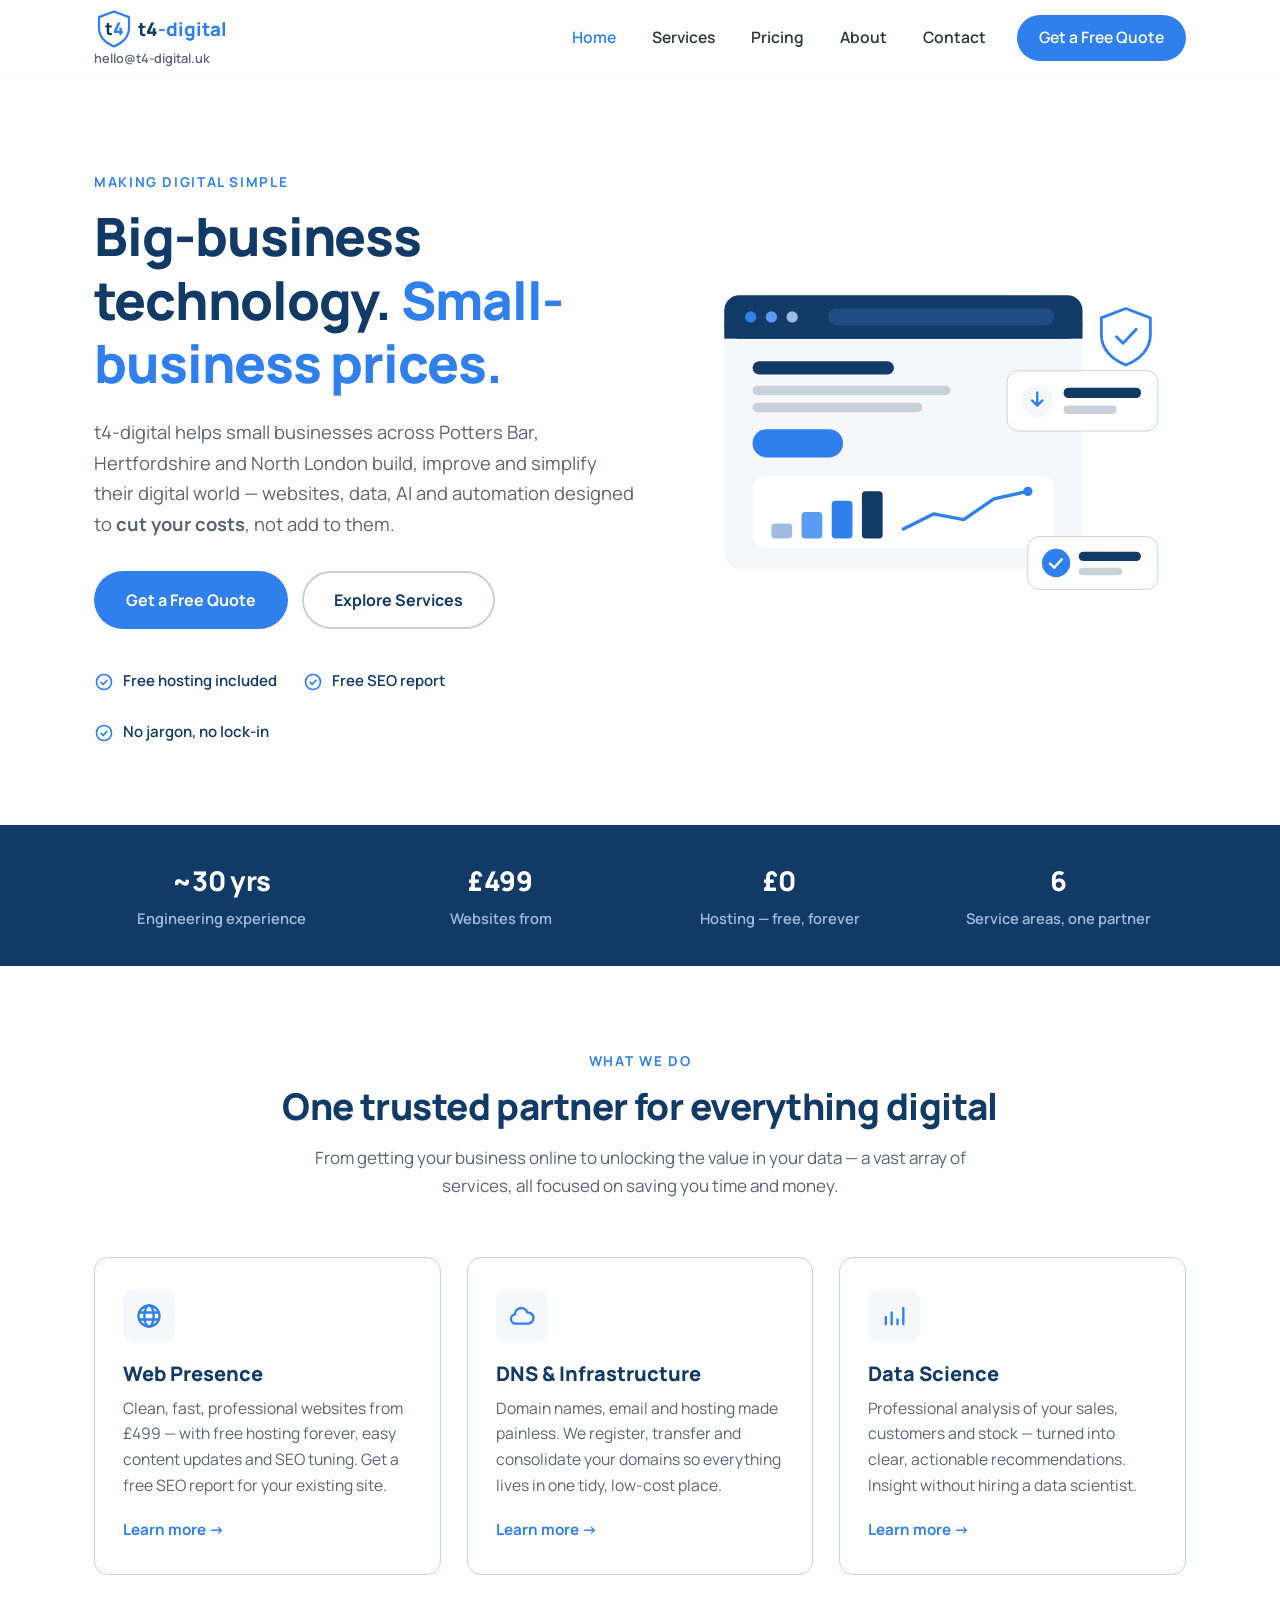
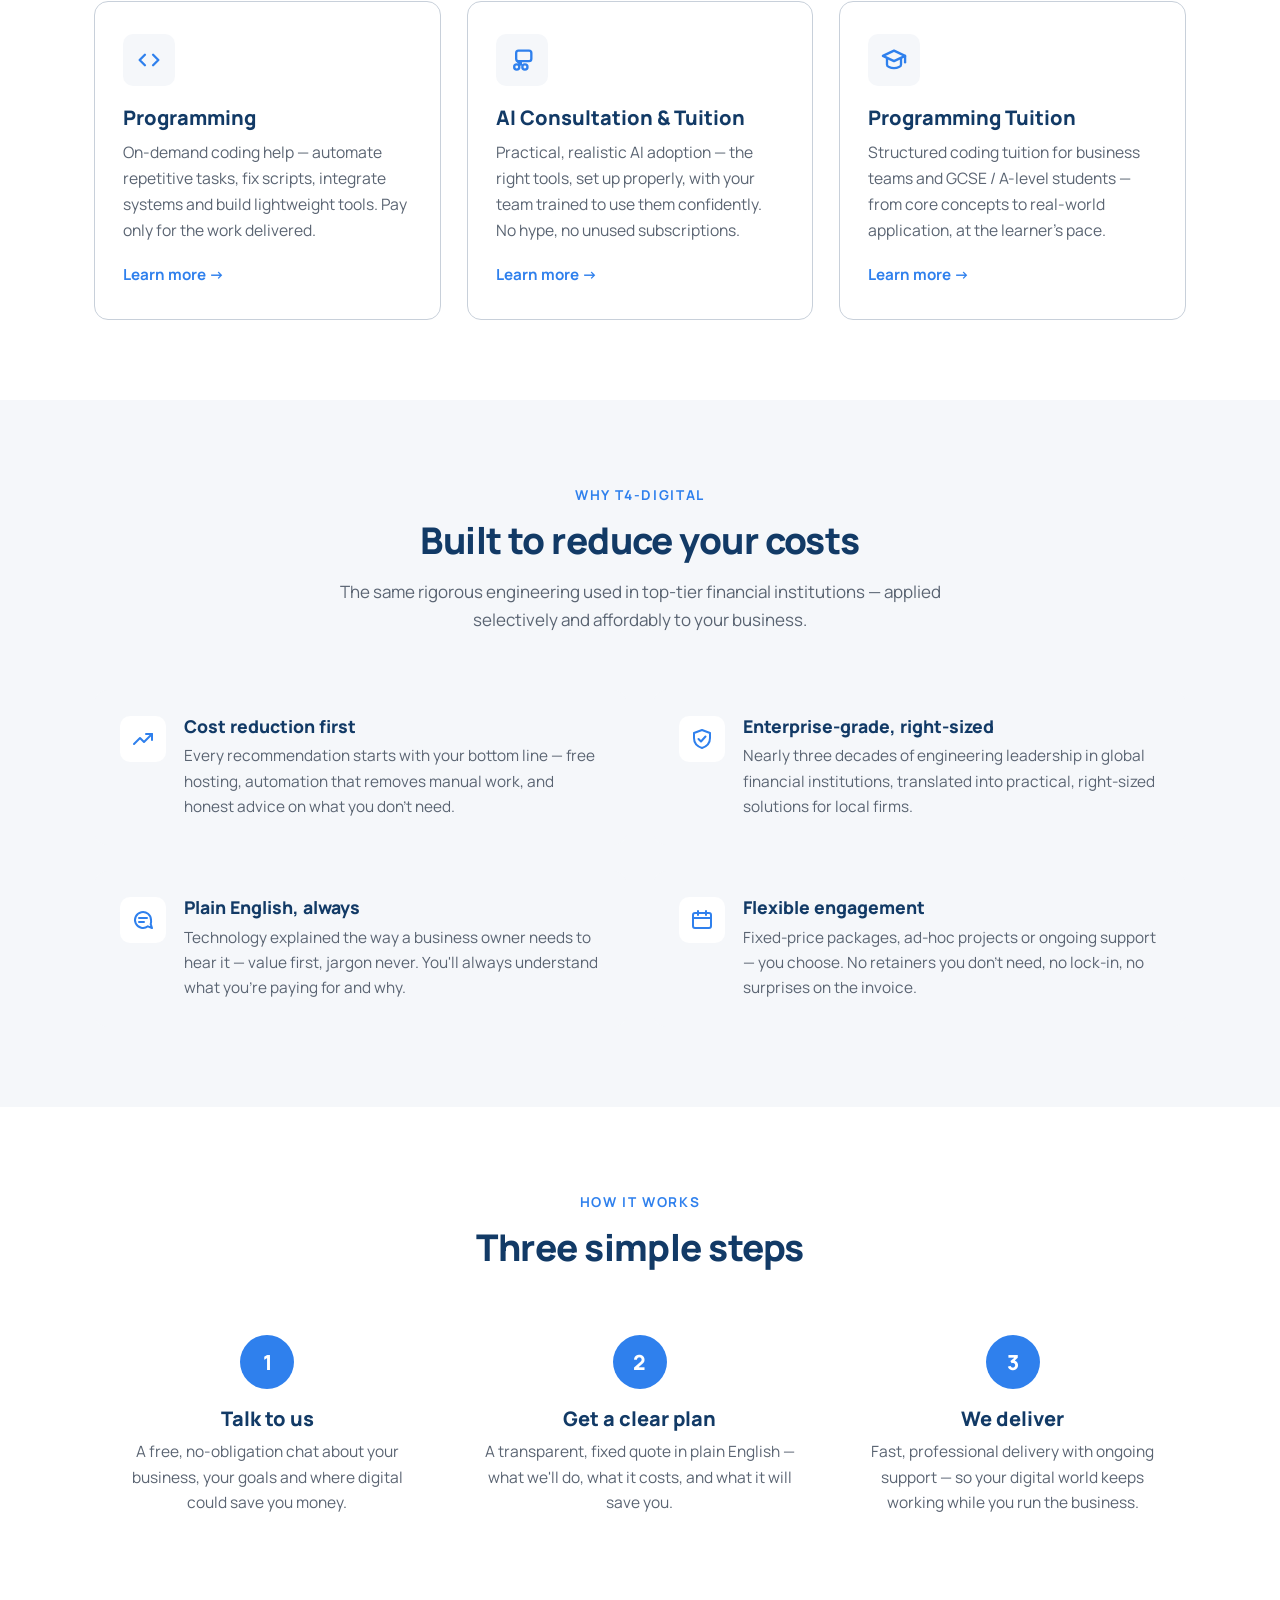
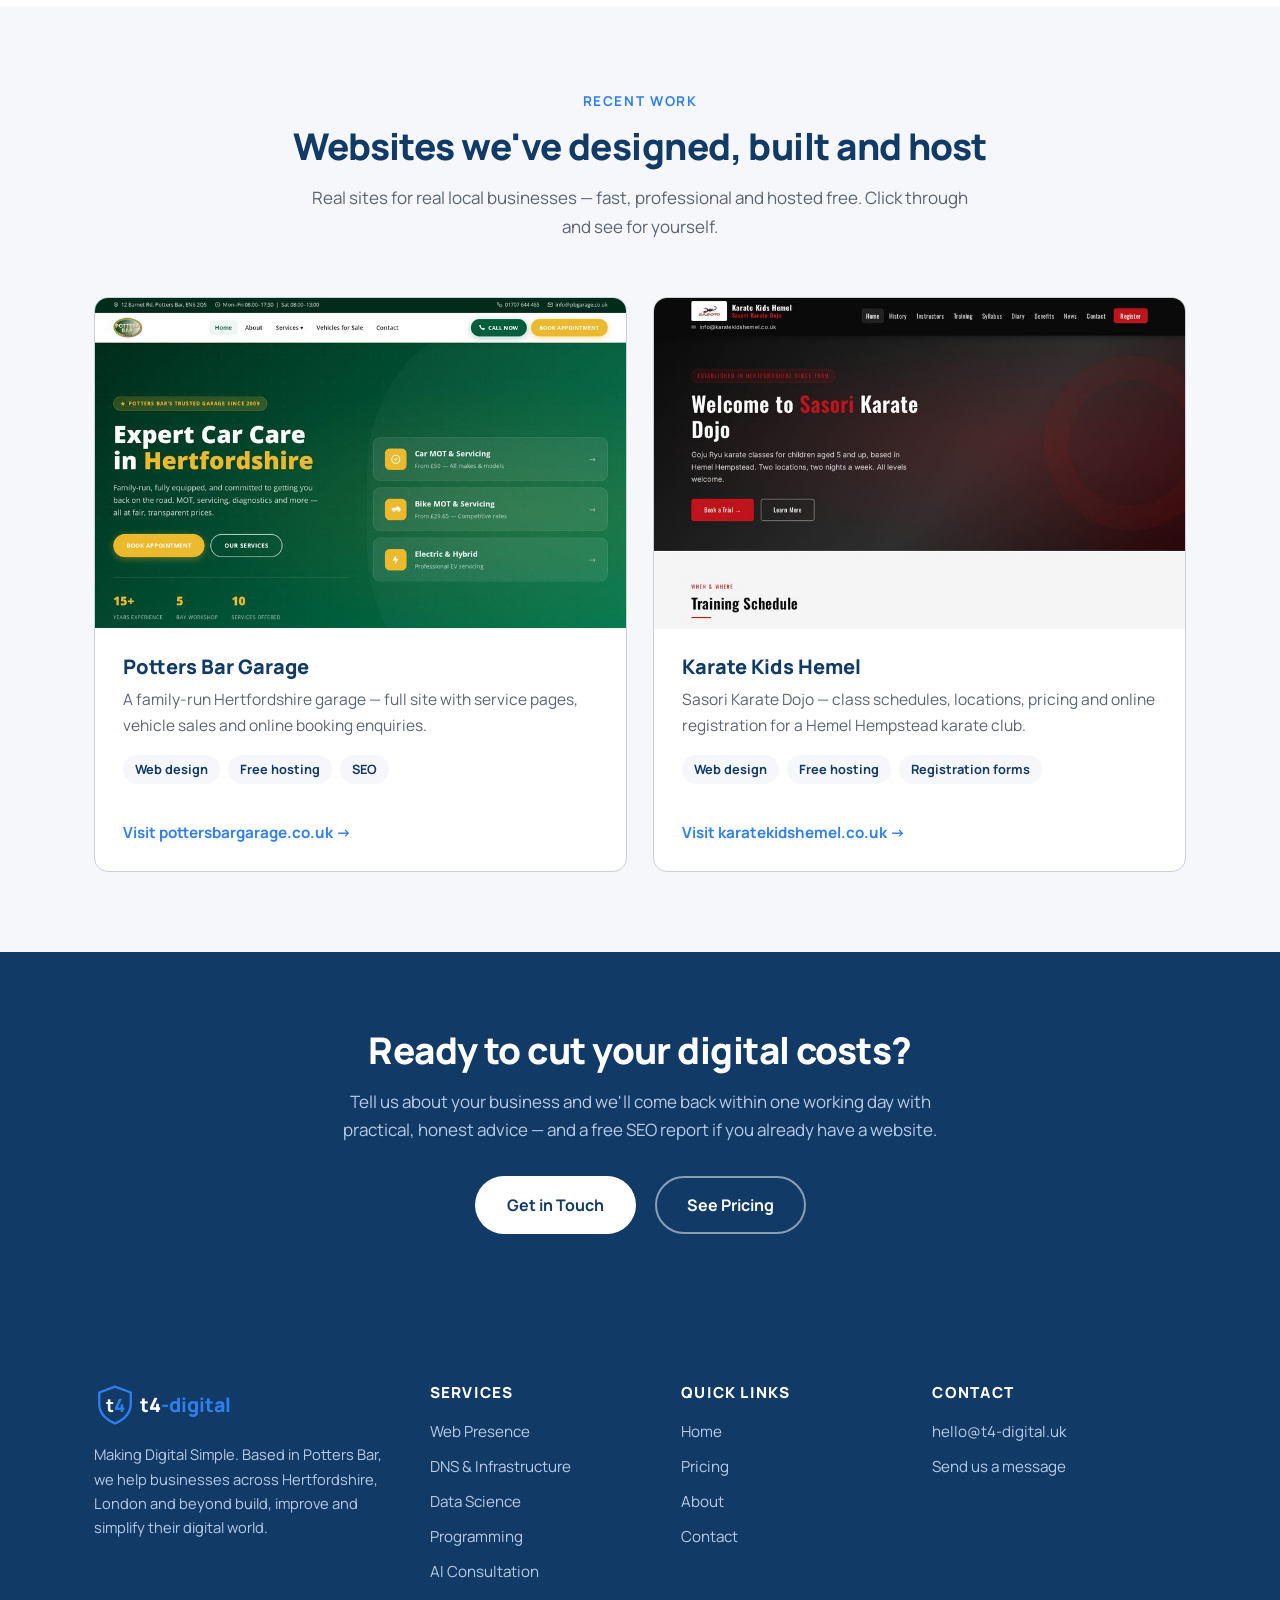
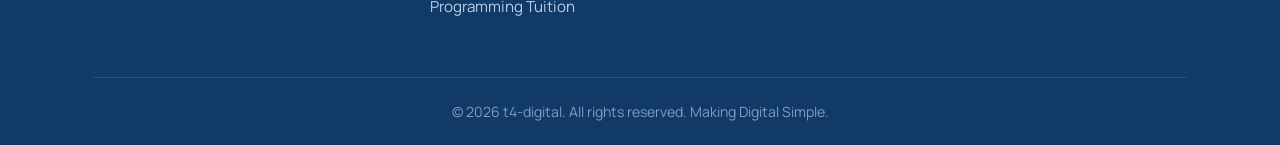
==== index.html @ bee8479a "initial" ====
<!DOCTYPE html>
<html lang="en-GB">
<head>
  <meta charset="UTF-8">
  <meta name="viewport" content="width=device-width, initial-scale=1.0">
  <title>t4-digital — Web Design &amp; Digital Services in Potters Bar, Hertfordshire &amp; London</title>
  <meta name="description" content="Web design, data science, AI consultation and programming for small businesses in Potters Bar, Hertfordshire and North London. Websites from £499 with free hosting. Making Digital Simple.">
  <link rel="canonical" href="https://t4-digital.uk/">
  <meta property="og:title" content="t4-digital — Web Design &amp; Digital Services, Potters Bar &amp; Hertfordshire">
  <meta property="og:description" content="Websites from £499 with free hosting, plus data science, AI and programming for small businesses across Hertfordshire and London.">
  <meta property="og:type" content="website">
  <meta property="og:url" content="https://t4-digital.uk/">
  <script type="application/ld+json">
  {
    "@context": "https://schema.org",
    "@type": "ProfessionalService",
    "name": "t4-digital",
    "slogan": "Making Digital Simple",
    "url": "https://t4-digital.uk/",
    "email": "hello@t4-digital.uk",
    "description": "Web design, DNS and infrastructure, data science, freelance programming, AI consultation and programming tuition for small and local businesses.",
    "address": { "@type": "PostalAddress", "addressLocality": "Potters Bar", "addressRegion": "Hertfordshire", "addressCountry": "GB" },
    "areaServed": ["Potters Bar", "Hertfordshire", "London", "North London", "Barnet", "Enfield", "St Albans", "Hemel Hempstead", "Watford"],
    "priceRange": "££",
    "knowsAbout": ["Web design", "Web hosting", "SEO", "DNS and domain management", "Data science", "Python programming", "AI consultancy", "Programming tuition"]
  }
  </script>
  <link rel="icon" href="assets/favicon.ico" sizes="48x48">
  <link rel="icon" href="assets/favicon.svg" type="image/svg+xml">
  <link rel="apple-touch-icon" href="assets/apple-touch-icon.png">
  <link rel="manifest" href="assets/site.webmanifest">
  <meta name="theme-color" content="#123A66">
  <link rel="preconnect" href="https://fonts.googleapis.com">
  <link rel="preconnect" href="https://fonts.gstatic.com" crossorigin>
  <link href="https://fonts.googleapis.com/css2?family=Manrope:wght@400;600;700;800&display=swap" rel="stylesheet">
  <link rel="stylesheet" href="css/style.css">
</head>
<body>

<header class="site-header">
  <div class="container header-inner">
    <div class="brand">
      <a href="index.html" class="logo" aria-label="t4-digital home">
        <svg viewBox="0 0 330 64" xmlns="http://www.w3.org/2000/svg" role="img" aria-label="t4-digital logo">
          <path d="M32 4 L56 13 V30 C56 44 46 54 32 60 C18 54 8 44 8 30 V13 Z" fill="none" stroke="#2F80ED" stroke-width="3.5" stroke-linejoin="round"/>
          <text x="32" y="42" text-anchor="middle" font-family="Manrope, sans-serif" font-size="28" font-weight="800"><tspan fill="#123A66">t</tspan><tspan fill="#2F80ED">4</tspan></text>
          <text x="70" y="43" font-family="Manrope, sans-serif" font-size="30" font-weight="800"><tspan fill="#123A66">t4</tspan><tspan fill="#2F80ED">-digital</tspan></text>
        </svg>
      </a>
      <a class="header-email" href="mailto:hello@t4-digital.uk">hello@t4-digital.uk</a>
    </div>
    <button class="nav-toggle" aria-label="Toggle navigation" aria-expanded="false">
      <svg viewBox="0 0 24 24" fill="none" stroke-width="2" stroke-linecap="round"><path d="M4 7h16M4 12h16M4 17h16"/></svg>
    </button>
    <nav class="main-nav" aria-label="Main navigation">
      <a href="index.html" class="active">Home</a>
      <a href="services.html">Services</a>
      <a href="pricing.html">Pricing</a>
      <a href="about.html">About</a>
      <a href="contact.html">Contact</a>
      <a href="contact.html" class="nav-cta">Get a Free Quote</a>
    </nav>
  </div>
</header>

<main>

  <!-- Hero -->
  <section class="hero">
    <div class="container hero-grid">
      <div>
        <span class="kicker">Making Digital Simple</span>
        <h1>Big-business technology. <span>Small-business prices.</span></h1>
        <p class="hero-sub">t4-digital helps small businesses across Potters Bar, Hertfordshire and North London build, improve and simplify their digital world — websites, data, AI and automation designed to <strong>cut your costs</strong>, not add to them.</p>
        <div class="hero-ctas">
          <a href="contact.html" class="btn btn-primary">Get a Free Quote</a>
          <a href="services.html" class="btn btn-secondary">Explore Services</a>
        </div>
        <div class="hero-points">
          <span class="hero-point"><svg viewBox="0 0 24 24" fill="none" stroke-width="2" stroke-linecap="round" stroke-linejoin="round"><circle cx="12" cy="12" r="9"/><path d="M8.5 12.5l2.5 2.5 4.5-5"/></svg>Free hosting included</span>
          <span class="hero-point"><svg viewBox="0 0 24 24" fill="none" stroke-width="2" stroke-linecap="round" stroke-linejoin="round"><circle cx="12" cy="12" r="9"/><path d="M8.5 12.5l2.5 2.5 4.5-5"/></svg>Free SEO report</span>
          <span class="hero-point"><svg viewBox="0 0 24 24" fill="none" stroke-width="2" stroke-linecap="round" stroke-linejoin="round"><circle cx="12" cy="12" r="9"/><path d="M8.5 12.5l2.5 2.5 4.5-5"/></svg>No jargon, no lock-in</span>
        </div>
      </div>
      <div class="hero-art">
        <svg viewBox="0 0 520 400" xmlns="http://www.w3.org/2000/svg" role="img" aria-label="Illustration of a modern website dashboard with falling costs">
          <!-- browser window -->
          <rect x="30" y="30" width="380" height="290" rx="16" fill="#F5F7FA"/>
          <rect x="30" y="30" width="380" height="46" rx="16" fill="#123A66"/>
          <rect x="30" y="60" width="380" height="16" fill="#123A66"/>
          <circle cx="58" cy="53" r="6" fill="#2F80ED"/>
          <circle cx="80" cy="53" r="6" fill="#5B9BF1"/>
          <circle cx="102" cy="53" r="6" fill="#9FBBDF"/>
          <rect x="140" y="44" width="240" height="18" rx="9" fill="#1E4C82"/>
          <!-- content blocks -->
          <rect x="60" y="100" width="150" height="14" rx="7" fill="#123A66"/>
          <rect x="60" y="126" width="210" height="10" rx="5" fill="#C8D0DA"/>
          <rect x="60" y="144" width="180" height="10" rx="5" fill="#C8D0DA"/>
          <rect x="60" y="172" width="96" height="30" rx="15" fill="#2F80ED"/>
          <!-- chart panel -->
          <rect x="60" y="222" width="320" height="76" rx="12" fill="#FFFFFF"/>
          <rect x="80" y="272" width="22" height="16" rx="4" fill="#9FBBDF"/>
          <rect x="112" y="260" width="22" height="28" rx="4" fill="#5B9BF1"/>
          <rect x="144" y="248" width="22" height="40" rx="4" fill="#2F80ED"/>
          <rect x="176" y="238" width="22" height="50" rx="4" fill="#123A66"/>
          <polyline points="220,278 252,262 284,268 316,246 352,238" fill="none" stroke="#2F80ED" stroke-width="3.5" stroke-linecap="round" stroke-linejoin="round"/>
          <circle cx="352" cy="238" r="5" fill="#2F80ED"/>
          <!-- floating card: costs down -->
          <g>
            <rect x="330" y="110" width="160" height="64" rx="12" fill="#FFFFFF" stroke="#C8D0DA"/>
            <circle cx="362" cy="142" r="17" fill="#F5F7FA"/>
            <path d="M362 133 v14 m0 0 l-5.5-5.5 m5.5 5.5 l5.5-5.5" stroke="#2F80ED" stroke-width="2.5" fill="none" stroke-linecap="round" stroke-linejoin="round"/>
            <rect x="390" y="128" width="82" height="11" rx="5" fill="#123A66"/>
            <rect x="390" y="147" width="56" height="9" rx="4" fill="#C8D0DA"/>
          </g>
          <!-- floating card: check -->
          <g>
            <rect x="352" y="286" width="138" height="56" rx="12" fill="#FFFFFF" stroke="#C8D0DA"/>
            <circle cx="382" cy="314" r="15" fill="#2F80ED"/>
            <path d="M375.5 314.5l4.5 4.5 8-9" stroke="#FFFFFF" stroke-width="2.5" fill="none" stroke-linecap="round" stroke-linejoin="round"/>
            <rect x="406" y="302" width="66" height="10" rx="5" fill="#123A66"/>
            <rect x="406" y="319" width="46" height="8" rx="4" fill="#C8D0DA"/>
          </g>
          <!-- shield accent -->
          <path d="M456 44 l26 10 v18 c0 15 -11 26 -26 32 c-15 -6 -26 -17 -26 -32 v-18 z" fill="none" stroke="#2F80ED" stroke-width="3" stroke-linejoin="round"/>
          <path d="M446 74 l7 7 14 -15" fill="none" stroke="#2F80ED" stroke-width="3" stroke-linecap="round" stroke-linejoin="round"/>
        </svg>
      </div>
    </div>
  </section>

  <!-- Stats -->
  <section class="stat-strip">
    <div class="container stat-grid">
      <div><strong>~30 yrs</strong><span>Engineering experience</span></div>
      <div><strong>£499</strong><span>Websites from</span></div>
      <div><strong>£0</strong><span>Hosting — free, forever</span></div>
      <div><strong>6</strong><span>Service areas, one partner</span></div>
    </div>
  </section>

  <!-- Services -->
  <section>
    <div class="container">
      <div class="section-head">
        <span class="kicker">What we do</span>
        <h2>One trusted partner for everything digital</h2>
        <p>From getting your business online to unlocking the value in your data — a vast array of services, all focused on saving you time and money.</p>
      </div>
      <div class="card-grid">
        <div class="card reveal">
          <div class="card-icon"><svg viewBox="0 0 24 24" fill="none" stroke-width="2" stroke-linecap="round" stroke-linejoin="round"><circle cx="12" cy="12" r="9"/><ellipse cx="12" cy="12" rx="4" ry="9"/><path d="M3.5 9h17M3.5 15h17"/></svg></div>
          <h3>Web Presence</h3>
          <p>Clean, fast, professional websites from £499 — with free hosting forever, easy content updates and SEO tuning. Get a free SEO report for your existing site.</p>
          <a class="card-link" href="services.html#web-presence">Learn more →</a>
        </div>
        <div class="card reveal">
          <div class="card-icon"><svg viewBox="0 0 24 24" fill="none" stroke-width="2" stroke-linecap="round" stroke-linejoin="round"><path d="M17.5 18.5h-11a4 4 0 0 1-.6-7.95A5.5 5.5 0 0 1 16.6 9a4.75 4.75 0 0 1 .9 9.5z"/></svg></div>
          <h3>DNS &amp; Infrastructure</h3>
          <p>Domain names, email and hosting made painless. We register, transfer and consolidate your domains so everything lives in one tidy, low-cost place.</p>
          <a class="card-link" href="services.html#dns-infrastructure">Learn more →</a>
        </div>
        <div class="card reveal">
          <div class="card-icon"><svg viewBox="0 0 24 24" fill="none" stroke-width="2" stroke-linecap="round" stroke-linejoin="round"><path d="M5 19V13M10 19V9M15 19v-4M20 19V5"/><path d="M3 21h18" opacity="0"/></svg></div>
          <h3>Data Science</h3>
          <p>Professional analysis of your sales, customers and stock — turned into clear, actionable recommendations. Insight without hiring a data scientist.</p>
          <a class="card-link" href="services.html#data-science">Learn more →</a>
        </div>
        <div class="card reveal">
          <div class="card-icon"><svg viewBox="0 0 24 24" fill="none" stroke-width="2" stroke-linecap="round" stroke-linejoin="round"><path d="M8.5 7.5 4 12l4.5 4.5M15.5 7.5 20 12l-4.5 4.5"/></svg></div>
          <h3>Programming</h3>
          <p>On-demand coding help — automate repetitive tasks, fix scripts, integrate systems and build lightweight tools. Pay only for the work delivered.</p>
          <a class="card-link" href="services.html#programming">Learn more →</a>
        </div>
        <div class="card reveal">
          <div class="card-icon"><svg viewBox="0 0 24 24" fill="none" stroke-width="2" stroke-linecap="round" stroke-linejoin="round"><rect x="7" y="4" width="13" height="9" rx="2"/><path d="M11 13v3l-3-3"/><circle cx="7.5" cy="18" r="2.2"/><path d="M3.5 22.5c.6-1.8 2.2-2.8 4-2.8s3.4 1 4 2.8" opacity="0"/><circle cx="14.5" cy="18" r="2.2"/></svg></div>
          <h3>AI Consultation &amp; Tuition</h3>
          <p>Practical, realistic AI adoption — the right tools, set up properly, with your team trained to use them confidently. No hype, no unused subscriptions.</p>
          <a class="card-link" href="services.html#ai-consultation">Learn more →</a>
        </div>
        <div class="card reveal">
          <div class="card-icon"><svg viewBox="0 0 24 24" fill="none" stroke-width="2" stroke-linecap="round" stroke-linejoin="round"><path d="M12 4 2.5 8.5 12 13l9.5-4.5Z"/><path d="M6 10.7V16c0 1.5 2.7 3 6 3s6-1.5 6-3v-5.3"/><path d="M21.5 8.5V14"/></svg></div>
          <h3>Programming Tuition</h3>
          <p>Structured coding tuition for business teams and GCSE / A-level students — from core concepts to real-world application, at the learner's pace.</p>
          <a class="card-link" href="services.html#tuition">Learn more →</a>
        </div>
      </div>
    </div>
  </section>

  <!-- Why us -->
  <section class="section-alt">
    <div class="container">
      <div class="section-head">
        <span class="kicker">Why t4-digital</span>
        <h2>Built to reduce your costs</h2>
        <p>The same rigorous engineering used in top-tier financial institutions — applied selectively and affordably to your business.</p>
      </div>
      <div class="feature-grid">
        <div class="feature reveal">
          <div class="feature-icon"><svg viewBox="0 0 24 24" fill="none" stroke-width="2" stroke-linecap="round" stroke-linejoin="round"><path d="M21 7 13 15l-4-4-6 6"/><path d="M21 13V7h-6"/></svg></div>
          <div>
            <h3>Cost reduction first</h3>
            <p>Every recommendation starts with your bottom line — free hosting, automation that removes manual work, and honest advice on what you don't need.</p>
          </div>
        </div>
        <div class="feature reveal">
          <div class="feature-icon"><svg viewBox="0 0 24 24" fill="none" stroke-width="2" stroke-linecap="round" stroke-linejoin="round"><path d="M12 3 20 6v5c0 5-3.5 8.5-8 10-4.5-1.5-8-5-8-10V6Z"/><path d="M8.5 12l2.5 2.5 4.5-5"/></svg></div>
          <div>
            <h3>Enterprise-grade, right-sized</h3>
            <p>Nearly three decades of engineering leadership in global financial institutions, translated into practical, right-sized solutions for local firms.</p>
          </div>
        </div>
        <div class="feature reveal">
          <div class="feature-icon"><svg viewBox="0 0 24 24" fill="none" stroke-width="2" stroke-linecap="round" stroke-linejoin="round"><path d="M20 12a8 8 0 1 0-3.1 6.3L21 20l-1.3-3.9A8 8 0 0 0 20 12Z"/><path d="M8 10h8M8 14h5"/></svg></div>
          <div>
            <h3>Plain English, always</h3>
            <p>Technology explained the way a business owner needs to hear it — value first, jargon never. You'll always understand what you're paying for and why.</p>
          </div>
        </div>
        <div class="feature reveal">
          <div class="feature-icon"><svg viewBox="0 0 24 24" fill="none" stroke-width="2" stroke-linecap="round" stroke-linejoin="round"><rect x="3" y="5" width="18" height="15" rx="2"/><path d="M8 3v4M16 3v4M3 10h18"/></svg></div>
          <div>
            <h3>Flexible engagement</h3>
            <p>Fixed-price packages, ad-hoc projects or ongoing support — you choose. No retainers you don't need, no lock-in, no surprises on the invoice.</p>
          </div>
        </div>
      </div>
    </div>
  </section>

  <!-- How it works -->
  <section>
    <div class="container">
      <div class="section-head">
        <span class="kicker">How it works</span>
        <h2>Three simple steps</h2>
      </div>
      <div class="steps-grid">
        <div class="step reveal">
          <div class="step-num">1</div>
          <h3>Talk to us</h3>
          <p>A free, no-obligation chat about your business, your goals and where digital could save you money.</p>
        </div>
        <div class="step reveal">
          <div class="step-num">2</div>
          <h3>Get a clear plan</h3>
          <p>A transparent, fixed quote in plain English — what we'll do, what it costs, and what it will save you.</p>
        </div>
        <div class="step reveal">
          <div class="step-num">3</div>
          <h3>We deliver</h3>
          <p>Fast, professional delivery with ongoing support — so your digital world keeps working while you run the business.</p>
        </div>
      </div>
    </div>
  </section>

  <!-- Recent work -->
  <section class="section-alt" id="recent-work">
    <div class="container">
      <div class="section-head">
        <span class="kicker">Recent work</span>
        <h2>Websites we've designed, built and host</h2>
        <p>Real sites for real local businesses — fast, professional and hosted free. Click through and see for yourself.</p>
      </div>
      <div class="portfolio-grid">
        <a class="portfolio-card reveal" href="https://pottersbargarage.co.uk" target="_blank" rel="noopener">
          <img src="assets/portfolio-pbg.jpg" alt="Potters Bar Garage website homepage" loading="lazy" width="880" height="550">
          <div class="portfolio-body">
            <h3>Potters Bar Garage</h3>
            <p>A family-run Hertfordshire garage — full site with service pages, vehicle sales and online booking enquiries.</p>
            <div class="portfolio-tags"><span>Web design</span><span>Free hosting</span><span>SEO</span></div>
            <span class="card-link">Visit pottersbargarage.co.uk →</span>
          </div>
        </a>
        <a class="portfolio-card reveal" href="https://karatekidshemel.co.uk" target="_blank" rel="noopener">
          <img src="assets/portfolio-kkh.jpg" alt="Karate Kids Hemel website homepage" loading="lazy" width="880" height="550">
          <div class="portfolio-body">
            <h3>Karate Kids Hemel</h3>
            <p>Sasori Karate Dojo — class schedules, locations, pricing and online registration for a Hemel Hempstead karate club.</p>
            <div class="portfolio-tags"><span>Web design</span><span>Free hosting</span><span>Registration forms</span></div>
            <span class="card-link">Visit karatekidshemel.co.uk →</span>
          </div>
        </a>
      </div>
    </div>
  </section>

  <!-- CTA -->
  <section class="cta-band">
    <div class="container">
      <h2>Ready to cut your digital costs?</h2>
      <p>Tell us about your business and we'll come back within one working day with practical, honest advice — and a free SEO report if you already have a website.</p>
      <a href="contact.html" class="btn btn-light">Get in Touch</a>
      <a href="pricing.html" class="btn btn-outline-light">See Pricing</a>
    </div>
  </section>

</main>

<footer class="site-footer">
  <div class="container">
    <div class="footer-grid">
      <div class="footer-brand">
        <svg viewBox="0 0 330 64" xmlns="http://www.w3.org/2000/svg" role="img" aria-label="t4-digital logo">
          <path d="M32 4 L56 13 V30 C56 44 46 54 32 60 C18 54 8 44 8 30 V13 Z" fill="none" stroke="#2F80ED" stroke-width="3.5" stroke-linejoin="round"/>
          <text x="32" y="42" text-anchor="middle" font-family="Manrope, sans-serif" font-size="28" font-weight="800"><tspan fill="#FFFFFF">t</tspan><tspan fill="#2F80ED">4</tspan></text>
          <text x="70" y="43" font-family="Manrope, sans-serif" font-size="30" font-weight="800"><tspan fill="#FFFFFF">t4</tspan><tspan fill="#2F80ED">-digital</tspan></text>
        </svg>
        <p>Making Digital Simple. Based in Potters Bar, we help businesses across Hertfordshire, London and beyond build, improve and simplify their digital world.</p>
      </div>
      <div>
        <h4>Services</h4>
        <ul>
          <li><a href="services.html#web-presence">Web Presence</a></li>
          <li><a href="services.html#dns-infrastructure">DNS &amp; Infrastructure</a></li>
          <li><a href="services.html#data-science">Data Science</a></li>
          <li><a href="services.html#programming">Programming</a></li>
          <li><a href="services.html#ai-consultation">AI Consultation</a></li>
          <li><a href="services.html#tuition">Programming Tuition</a></li>
        </ul>
      </div>
      <div>
        <h4>Quick Links</h4>
        <ul>
          <li><a href="index.html">Home</a></li>
          <li><a href="pricing.html">Pricing</a></li>
          <li><a href="about.html">About</a></li>
          <li><a href="contact.html">Contact</a></li>
        </ul>
      </div>
      <div>
        <h4>Contact</h4>
        <ul>
          <li><a href="mailto:hello@t4-digital.uk">hello@t4-digital.uk</a></li>
          <li><a href="contact.html">Send us a message</a></li>
        </ul>
      </div>
    </div>
    <div class="footer-bottom">
      © <span id="year">2026</span> t4-digital. All rights reserved. Making Digital Simple.
    </div>
  </div>
</footer>

<script src="js/main.js" defer></script>
</body>
</html>
---- css/style.css ----
/* ============================================================
   t4-digital — Making Digital Simple
   Design system: BRAND.md — Navy #123A66, Bright Blue #2F80ED,
   Charcoal #2F343B, Light Grey #F5F7FA, Mid Grey #C8D0DA
   Flat design, no gradients, no shadows, rounded corners.
   ============================================================ */

:root {
  --navy: #123A66;
  --blue: #2F80ED;
  --blue-dark: #1F6BD4;
  --white: #FFFFFF;
  --charcoal: #2F343B;
  --grey-light: #F5F7FA;
  --grey-mid: #C8D0DA;
  --grey-text: #5A6472;
  --radius: 14px;
  --radius-sm: 10px;
  --container: 1140px;
  --font: "Manrope", -apple-system, BlinkMacSystemFont, "Segoe UI", Roboto, Helvetica, Arial, sans-serif;
}

/* ---------- Reset & base ---------- */
*, *::before, *::after { box-sizing: border-box; margin: 0; padding: 0; }

html { scroll-behavior: smooth; scroll-padding-top: 90px; }

body {
  font-family: var(--font);
  color: var(--charcoal);
  background: var(--white);
  line-height: 1.65;
  font-size: 1.0625rem;
  -webkit-font-smoothing: antialiased;
  text-rendering: optimizeLegibility;
}

img, svg { display: block; max-width: 100%; }

a { color: var(--blue); text-decoration: none; }
a:hover { color: var(--blue-dark); }

h1, h2, h3, h4 { color: var(--navy); line-height: 1.2; font-weight: 800; }

h1 { font-size: clamp(2.1rem, 4.5vw, 3.3rem); letter-spacing: -0.02em; }
h2 { font-size: clamp(1.6rem, 3vw, 2.3rem); letter-spacing: -0.015em; }
h3 { font-size: 1.25rem; }

p { max-width: 68ch; }

.container {
  max-width: var(--container);
  margin: 0 auto;
  padding: 0 24px;
}

section { padding: 80px 0; }

.section-alt { background: var(--grey-light); }

.section-head { text-align: center; max-width: 720px; margin: 0 auto 56px; }
.section-head p { margin: 16px auto 0; color: var(--grey-text); }

.kicker {
  display: inline-block;
  color: var(--blue);
  font-weight: 700;
  font-size: 0.85rem;
  text-transform: uppercase;
  letter-spacing: 0.12em;
  margin-bottom: 12px;
}

/* ---------- Buttons ---------- */
.btn {
  display: inline-block;
  font-family: var(--font);
  font-weight: 700;
  font-size: 1rem;
  padding: 14px 30px;
  border-radius: 999px;
  border: 2px solid transparent;
  cursor: pointer;
  transition: background 0.18s ease, color 0.18s ease, border-color 0.18s ease;
  text-align: center;
}

.btn-primary { background: var(--blue); color: var(--white); }
.btn-primary:hover { background: var(--blue-dark); color: var(--white); }

.btn-secondary { background: transparent; color: var(--navy); border-color: var(--grey-mid); }
.btn-secondary:hover { border-color: var(--navy); color: var(--navy); }

.btn-light { background: var(--white); color: var(--navy); }
.btn-light:hover { background: var(--grey-light); color: var(--navy); }

.btn-outline-light { background: transparent; color: var(--white); border-color: rgba(255,255,255,0.5); }
.btn-outline-light:hover { border-color: var(--white); color: var(--white); }

/* ---------- Header ---------- */
.site-header {
  position: sticky;
  top: 0;
  z-index: 100;
  background: rgba(255,255,255,0.94);
  backdrop-filter: blur(8px);
  border-bottom: 1px solid var(--grey-light);
}

.header-inner {
  display: flex;
  align-items: center;
  justify-content: space-between;
  height: 76px;
}

.brand { display: flex; flex-direction: column; align-items: flex-start; }
.logo { display: flex; align-items: center; gap: 10px; }
.logo svg { height: 40px; width: auto; }
.header-email {
  font-size: 0.8rem;
  font-weight: 600;
  color: var(--grey-text);
  line-height: 1.2;
  margin-top: 2px;
}
.header-email:hover { color: var(--blue); }
@media (max-width: 400px) { .header-email { font-size: 0.72rem; } }

.main-nav { display: flex; align-items: center; gap: 6px; }

.main-nav a {
  color: var(--charcoal);
  font-weight: 600;
  font-size: 0.98rem;
  padding: 9px 15px;
  border-radius: 999px;
  transition: color 0.15s ease, background 0.15s ease;
}

.main-nav a:hover { color: var(--navy); background: var(--grey-light); }
.main-nav a.active { color: var(--blue); }

.main-nav .nav-cta {
  background: var(--blue);
  color: var(--white);
  margin-left: 10px;
  padding: 10px 22px;
}
.main-nav .nav-cta:hover { background: var(--blue-dark); color: var(--white); }

.nav-toggle {
  display: none;
  background: none;
  border: none;
  cursor: pointer;
  padding: 8px;
}
.nav-toggle svg { width: 28px; height: 28px; stroke: var(--navy); }

@media (max-width: 860px) {
  .nav-toggle { display: block; }
  .main-nav {
    display: none;
    position: absolute;
    top: 76px;
    left: 0;
    right: 0;
    flex-direction: column;
    align-items: stretch;
    background: var(--white);
    border-bottom: 1px solid var(--grey-mid);
    padding: 12px 24px 20px;
    gap: 4px;
  }
  .main-nav.open { display: flex; }
  .main-nav a { padding: 13px 16px; border-radius: var(--radius-sm); }
  .main-nav .nav-cta { margin: 10px 0 0; text-align: center; }
}

/* ---------- Hero ---------- */
.hero { padding: 90px 0 80px; }

.hero-grid {
  display: grid;
  grid-template-columns: 1.05fr 0.95fr;
  gap: 60px;
  align-items: center;
}

.hero h1 span { color: var(--blue); }

.hero-sub {
  margin: 22px 0 32px;
  font-size: 1.15rem;
  color: var(--grey-text);
}

.hero-ctas { display: flex; gap: 14px; flex-wrap: wrap; }

.hero-points {
  display: flex;
  gap: 26px;
  margin-top: 40px;
  flex-wrap: wrap;
}

.hero-point {
  display: flex;
  align-items: center;
  gap: 9px;
  font-weight: 600;
  font-size: 0.94rem;
  color: var(--navy);
}
.hero-point svg { width: 20px; height: 20px; stroke: var(--blue); flex-shrink: 0; }

@media (max-width: 900px) {
  .hero { padding: 56px 0; }
  .hero-grid { grid-template-columns: 1fr; gap: 44px; }
  .hero-art { max-width: 480px; margin: 0 auto; }
}

/* ---------- Stat strip ---------- */
.stat-strip { background: var(--navy); padding: 34px 0; }

.stat-grid {
  display: grid;
  grid-template-columns: repeat(4, 1fr);
  gap: 24px;
  text-align: center;
}

.stat-grid strong {
  display: block;
  color: var(--white);
  font-size: 1.7rem;
  font-weight: 800;
  letter-spacing: -0.01em;
}

.stat-grid span { color: #9FBBDF; font-size: 0.92rem; font-weight: 600; }

@media (max-width: 700px) {
  .stat-grid { grid-template-columns: repeat(2, 1fr); gap: 28px 16px; }
}

/* ---------- Cards ---------- */
.card-grid {
  display: grid;
  grid-template-columns: repeat(3, 1fr);
  gap: 26px;
}

@media (max-width: 980px) { .card-grid { grid-template-columns: repeat(2, 1fr); } }
@media (max-width: 640px) { .card-grid { grid-template-columns: 1fr; } }

.card {
  background: var(--white);
  border: 1px solid var(--grey-mid);
  border-radius: var(--radius);
  padding: 32px 28px;
  transition: border-color 0.18s ease, transform 0.18s ease;
  display: flex;
  flex-direction: column;
}

.section-alt .card { border-color: transparent; }

.card:hover { border-color: var(--blue); transform: translateY(-3px); }

.card-icon {
  width: 52px;
  height: 52px;
  border-radius: var(--radius-sm);
  background: var(--grey-light);
  display: flex;
  align-items: center;
  justify-content: center;
  margin-bottom: 20px;
}
.section-alt .card-icon { background: var(--white); }
.card-icon svg { width: 28px; height: 28px; stroke: var(--blue); }

.card h3 { margin-bottom: 10px; }
.card p { color: var(--grey-text); font-size: 0.98rem; flex-grow: 1; }

.card-link {
  margin-top: 18px;
  font-weight: 700;
  font-size: 0.95rem;
  display: inline-flex;
  align-items: center;
  gap: 6px;
}

/* ---------- Portfolio ---------- */
.portfolio-grid {
  display: grid;
  grid-template-columns: repeat(2, 1fr);
  gap: 26px;
}
@media (max-width: 800px) { .portfolio-grid { grid-template-columns: 1fr; } }

.portfolio-card {
  background: var(--white);
  border: 1px solid var(--grey-mid);
  border-radius: var(--radius);
  overflow: hidden;
  display: flex;
  flex-direction: column;
  transition: border-color 0.18s ease, transform 0.18s ease;
}
.portfolio-card:hover { border-color: var(--blue); transform: translateY(-3px); }

.portfolio-card img {
  width: 100%;
  height: auto;
  aspect-ratio: 8 / 5;
  object-fit: cover;
  border-bottom: 1px solid var(--grey-light);
}

.portfolio-body { padding: 26px 28px; display: flex; flex-direction: column; flex-grow: 1; }
.portfolio-body h3 { margin-bottom: 8px; }
.portfolio-body p { color: var(--grey-text); font-size: 0.97rem; flex-grow: 1; }

.portfolio-tags { display: flex; flex-wrap: wrap; gap: 8px; margin: 16px 0 18px; }
.portfolio-tags span {
  background: var(--grey-light);
  color: var(--navy);
  font-size: 0.8rem;
  font-weight: 700;
  padding: 4px 12px;
  border-radius: 999px;
}

/* ---------- Feature rows (why us) ---------- */
.feature-grid {
  display: grid;
  grid-template-columns: repeat(2, 1fr);
  gap: 26px;
}
@media (max-width: 800px) { .feature-grid { grid-template-columns: 1fr; } }

.feature {
  display: flex;
  gap: 18px;
  background: var(--grey-light);
  border-radius: var(--radius);
  padding: 26px;
}
.feature-icon {
  flex-shrink: 0;
  width: 46px;
  height: 46px;
  border-radius: var(--radius-sm);
  background: var(--white);
  display: flex;
  align-items: center;
  justify-content: center;
}
.feature-icon svg { width: 24px; height: 24px; stroke: var(--blue); }
.feature h3 { font-size: 1.1rem; margin-bottom: 6px; }
.feature p { color: var(--grey-text); font-size: 0.96rem; }

/* ---------- Steps ---------- */
.steps-grid {
  display: grid;
  grid-template-columns: repeat(3, 1fr);
  gap: 26px;
}
@media (max-width: 800px) { .steps-grid { grid-template-columns: 1fr; } }

.step { text-align: center; padding: 10px 18px; }
.step-num {
  width: 54px;
  height: 54px;
  margin: 0 auto 18px;
  border-radius: 50%;
  background: var(--blue);
  color: var(--white);
  font-weight: 800;
  font-size: 1.3rem;
  display: flex;
  align-items: center;
  justify-content: center;
}
.step h3 { margin-bottom: 8px; }
.step p { color: var(--grey-text); font-size: 0.97rem; margin: 0 auto; }

/* ---------- CTA band ---------- */
.cta-band { background: var(--navy); text-align: center; padding: 76px 0; }
.cta-band h2 { color: var(--white); }
.cta-band p { color: #B8CCE6; margin: 16px auto 32px; max-width: 60ch; }
.cta-band .btn { margin: 0 8px 10px; }

/* ---------- Page hero (inner pages) ---------- */
.page-hero {
  background: var(--grey-light);
  padding: 64px 0;
  text-align: center;
}
.page-hero p { margin: 16px auto 0; color: var(--grey-text); max-width: 62ch; font-size: 1.12rem; }

/* ---------- Service detail sections ---------- */
.service-detail { padding: 72px 0; border-bottom: 1px solid var(--grey-light); }
.service-detail:last-of-type { border-bottom: none; }

.service-grid {
  display: grid;
  grid-template-columns: 1fr 1fr;
  gap: 56px;
  align-items: center;
}
.service-grid.reverse .service-art { order: -1; }

@media (max-width: 880px) {
  .service-grid { grid-template-columns: 1fr; gap: 36px; }
  .service-grid.reverse .service-art { order: 0; }
  .service-art { max-width: 420px; margin: 0 auto; }
}

.service-icon-title { display: flex; align-items: center; gap: 16px; margin-bottom: 18px; }
.service-icon-title .card-icon { margin: 0; }

.service-copy p { color: var(--grey-text); margin-bottom: 16px; }
.service-copy p strong { color: var(--charcoal); }

.check-list { list-style: none; margin: 20px 0 8px; }
.check-list li {
  display: flex;
  gap: 12px;
  align-items: flex-start;
  margin-bottom: 12px;
  color: var(--charcoal);
  font-weight: 500;
}
.check-list svg { width: 22px; height: 22px; stroke: var(--blue); flex-shrink: 0; margin-top: 2px; }

/* ---------- Pricing ---------- */
.pricing-grid {
  display: grid;
  grid-template-columns: repeat(3, 1fr);
  gap: 26px;
  align-items: stretch;
}
@media (max-width: 940px) { .pricing-grid { grid-template-columns: 1fr; max-width: 460px; margin: 0 auto; } }

.price-card {
  background: var(--white);
  border: 1px solid var(--grey-mid);
  border-radius: var(--radius);
  padding: 36px 30px;
  display: flex;
  flex-direction: column;
}

.price-card.featured { border: 2px solid var(--blue); position: relative; }

.price-badge {
  position: absolute;
  top: -14px;
  left: 50%;
  transform: translateX(-50%);
  background: var(--blue);
  color: var(--white);
  font-size: 0.78rem;
  font-weight: 700;
  text-transform: uppercase;
  letter-spacing: 0.08em;
  padding: 4px 16px;
  border-radius: 999px;
  white-space: nowrap;
}

.price-card h3 { font-size: 1.3rem; }
.price-tagline { color: var(--grey-text); font-size: 0.95rem; margin: 6px 0 22px; }

.price {
  font-size: 2.5rem;
  font-weight: 800;
  color: var(--navy);
  letter-spacing: -0.02em;
  line-height: 1;
}
.price small { font-size: 1rem; font-weight: 600; color: var(--grey-text); letter-spacing: 0; }
.price-note { color: var(--grey-text); font-size: 0.88rem; margin: 8px 0 24px; }

.price-card .check-list { flex-grow: 1; margin-top: 4px; }
.price-card .check-list li { font-size: 0.96rem; margin-bottom: 11px; }
.price-card .btn { width: 100%; margin-top: 20px; }

/* ---------- Rate table ---------- */
.rate-grid {
  display: grid;
  grid-template-columns: repeat(2, 1fr);
  gap: 20px;
}
@media (max-width: 760px) { .rate-grid { grid-template-columns: 1fr; } }

.rate-row {
  display: flex;
  align-items: center;
  gap: 18px;
  background: var(--white);
  border-radius: var(--radius);
  padding: 22px 24px;
}
.rate-row .feature-icon { background: var(--grey-light); }
.rate-row h3 { font-size: 1.05rem; }
.rate-row p { color: var(--grey-text); font-size: 0.92rem; }

/* ---------- FAQ ---------- */
.faq-list { max-width: 780px; margin: 0 auto; }
.faq-list details {
  border: 1px solid var(--grey-mid);
  border-radius: var(--radius-sm);
  margin-bottom: 14px;
  overflow: hidden;
}
.faq-list summary {
  cursor: pointer;
  font-weight: 700;
  color: var(--navy);
  padding: 18px 22px;
  list-style: none;
  display: flex;
  justify-content: space-between;
  align-items: center;
  gap: 12px;
}
.faq-list summary::-webkit-details-marker { display: none; }
.faq-list summary::after {
  content: "+";
  font-size: 1.4rem;
  font-weight: 500;
  color: var(--blue);
  line-height: 1;
}
.faq-list details[open] summary::after { content: "\2212"; }
.faq-list details p { padding: 0 22px 20px; color: var(--grey-text); max-width: none; }

/* ---------- About ---------- */
.about-grid {
  display: grid;
  grid-template-columns: 1.1fr 0.9fr;
  gap: 56px;
  align-items: start;
}
@media (max-width: 880px) { .about-grid { grid-template-columns: 1fr; } }

.about-copy p { color: var(--grey-text); margin-bottom: 18px; }
.about-copy p strong { color: var(--charcoal); }

.cred-card {
  background: var(--grey-light);
  border-radius: var(--radius);
  padding: 32px 30px;
}
.cred-card h3 { margin-bottom: 18px; }
.cred-card .check-list li { margin-bottom: 14px; }

/* ---------- Contact ---------- */
.contact-grid {
  display: grid;
  grid-template-columns: 0.9fr 1.1fr;
  gap: 56px;
  align-items: start;
}
@media (max-width: 880px) { .contact-grid { grid-template-columns: 1fr; } }

.contact-info h2 { margin-bottom: 16px; }
.contact-info > p { color: var(--grey-text); margin-bottom: 28px; }

.contact-method {
  display: flex;
  align-items: center;
  gap: 16px;
  margin-bottom: 18px;
}
.contact-method .feature-icon { background: var(--grey-light); }
.contact-method strong { display: block; color: var(--navy); font-size: 0.95rem; }
.contact-method a, .contact-method span { font-size: 1rem; }

.contact-form {
  background: var(--grey-light);
  border-radius: var(--radius);
  padding: 36px 32px;
}

.form-row { display: grid; grid-template-columns: 1fr 1fr; gap: 18px; }
@media (max-width: 560px) { .form-row { grid-template-columns: 1fr; } }

.form-group { margin-bottom: 18px; }
.form-group label {
  display: block;
  font-weight: 700;
  font-size: 0.92rem;
  color: var(--navy);
  margin-bottom: 7px;
}

.form-group input,
.form-group select,
.form-group textarea {
  width: 100%;
  font-family: var(--font);
  font-size: 1rem;
  color: var(--charcoal);
  background: var(--white);
  border: 1px solid var(--grey-mid);
  border-radius: var(--radius-sm);
  padding: 13px 15px;
  transition: border-color 0.15s ease;
}

.form-group input:focus,
.form-group select:focus,
.form-group textarea:focus {
  outline: none;
  border-color: var(--blue);
}

.form-group textarea { resize: vertical; min-height: 140px; }

.form-status { margin-top: 16px; font-weight: 600; display: none; }
.form-status.ok { display: block; color: #1E7A46; }
.form-status.err { display: block; color: #C0392B; }

/* ---------- Footer ---------- */
.site-footer { background: var(--navy); color: #B8CCE6; padding: 64px 0 0; font-size: 0.95rem; }

.footer-grid {
  display: grid;
  grid-template-columns: 1.4fr 1fr 1fr 1.2fr;
  gap: 40px;
  padding-bottom: 48px;
}
@media (max-width: 900px) { .footer-grid { grid-template-columns: 1fr 1fr; } }
@media (max-width: 560px) { .footer-grid { grid-template-columns: 1fr; } }

.footer-brand svg { height: 42px; width: auto; margin-bottom: 16px; }
.footer-brand p { font-size: 0.92rem; max-width: 34ch; }

.site-footer h4 {
  color: var(--white);
  font-size: 0.95rem;
  text-transform: uppercase;
  letter-spacing: 0.08em;
  margin-bottom: 16px;
}

.site-footer ul { list-style: none; }
.site-footer ul li { margin-bottom: 10px; }
.site-footer a { color: #B8CCE6; }
.site-footer a:hover { color: var(--white); }

.footer-bottom {
  border-top: 1px solid rgba(255,255,255,0.12);
  padding: 22px 0;
  text-align: center;
  font-size: 0.88rem;
  color: #7E9CC4;
}

/* ---------- Reveal animation (minimal; only active when JS present) ---------- */
.js .reveal {
  opacity: 0;
  transform: translateY(16px);
  transition: opacity 0.55s ease, transform 0.55s ease;
}
.js .reveal.visible { opacity: 1; transform: none; }

@media (prefers-reduced-motion: reduce) {
  html { scroll-behavior: auto; }
  .reveal { opacity: 1; transform: none; transition: none; }
  .card:hover { transform: none; }
}
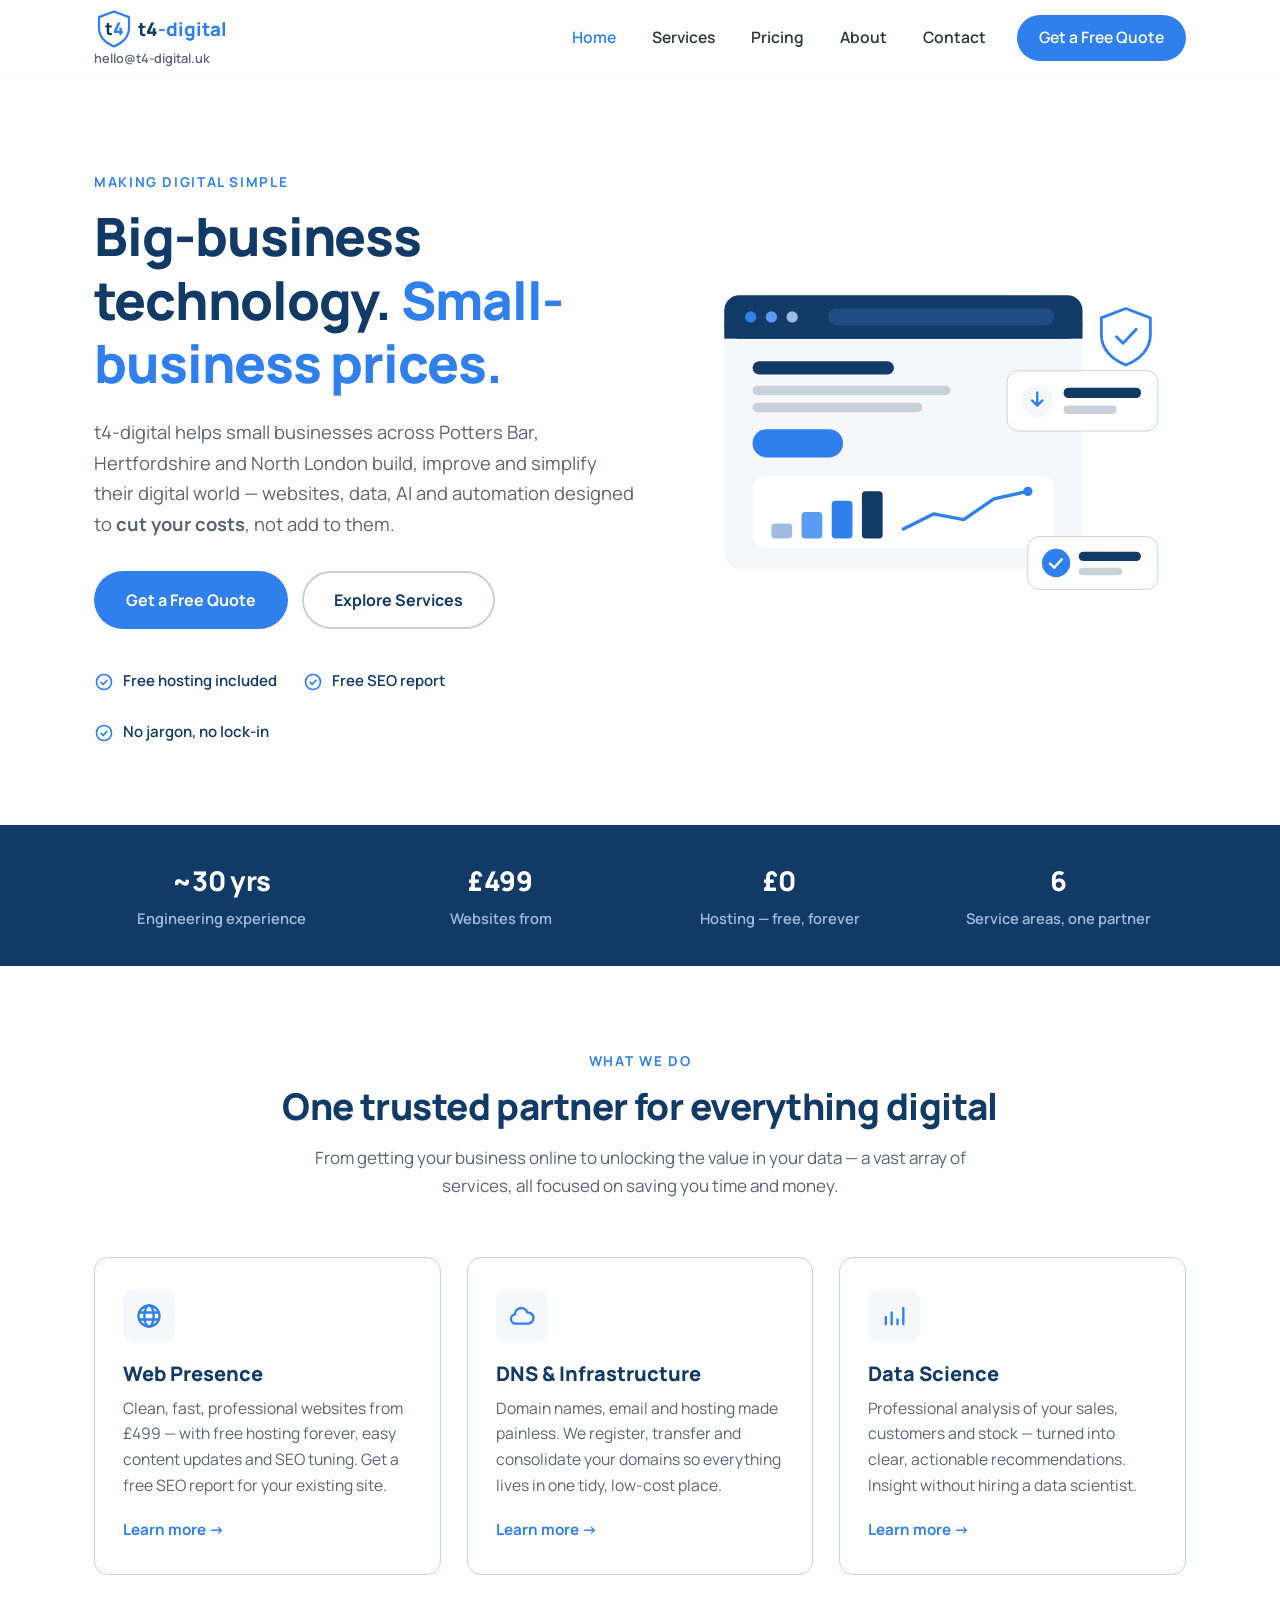
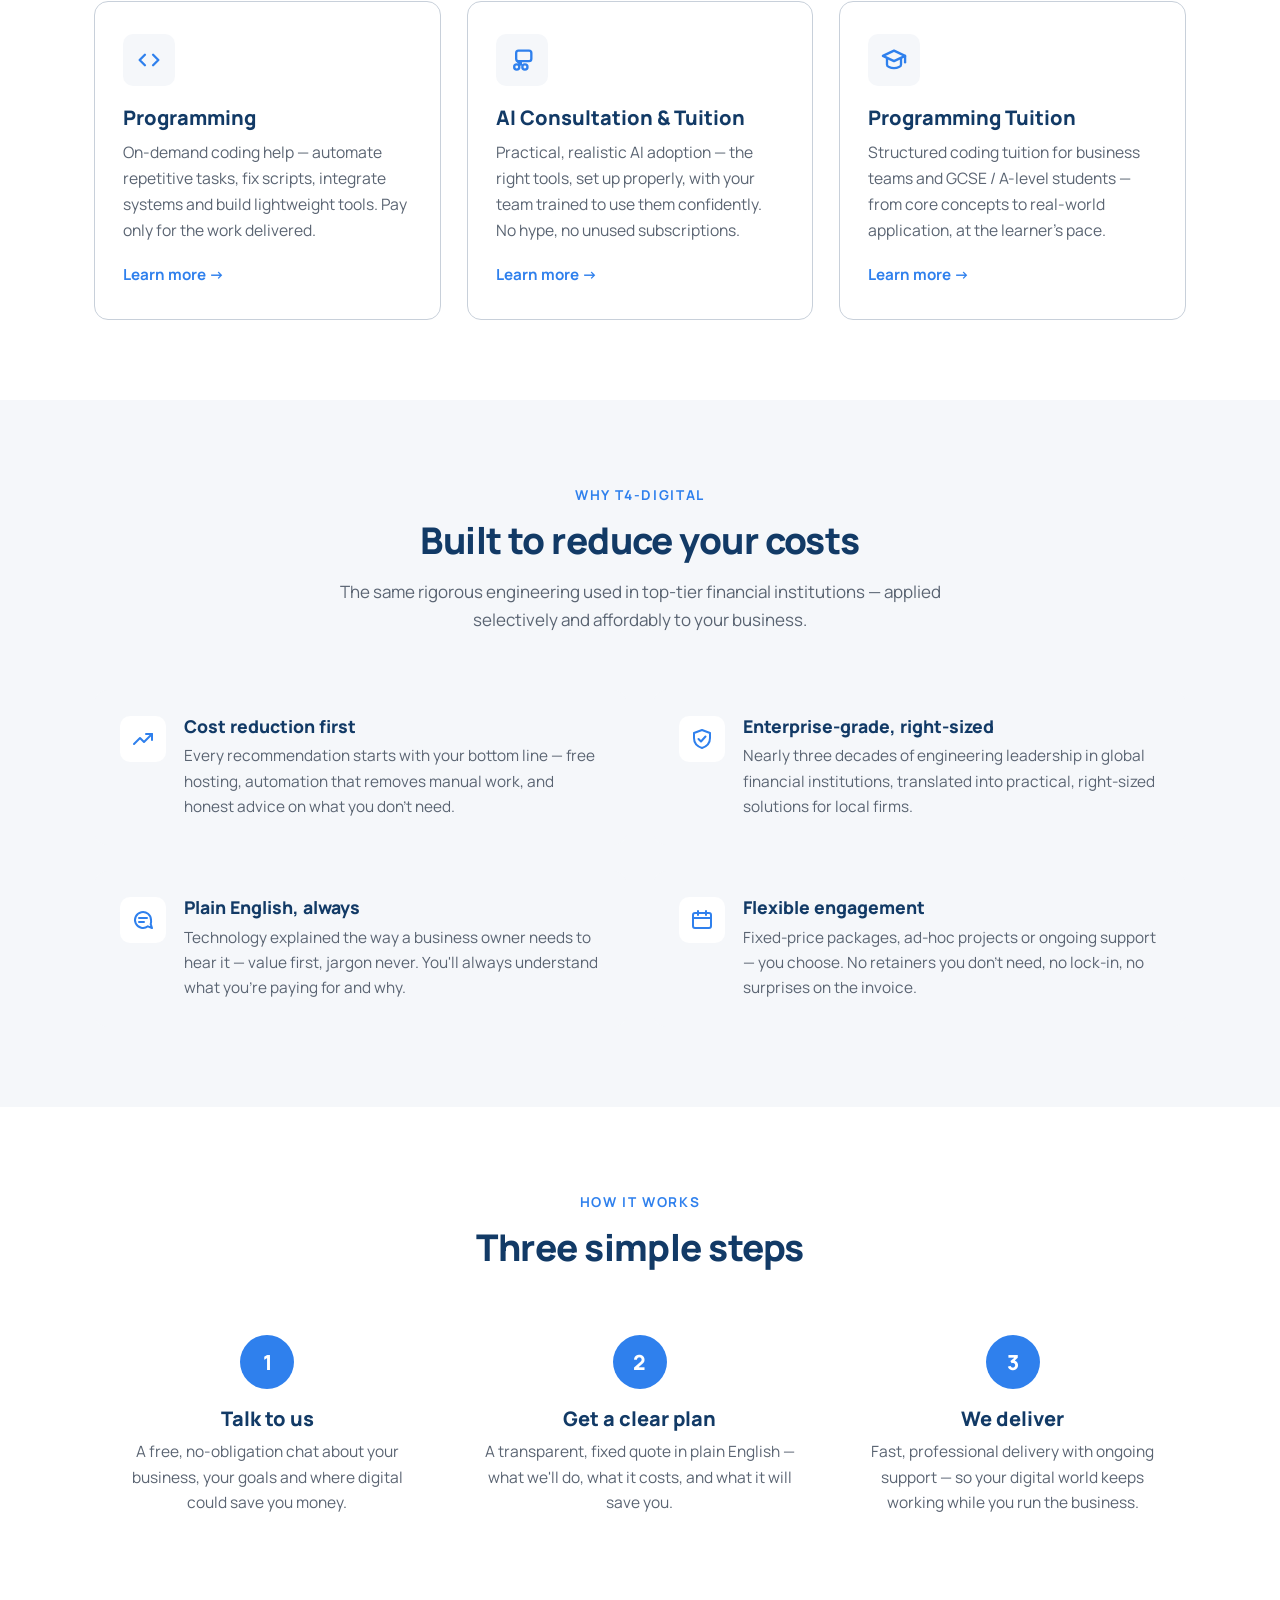
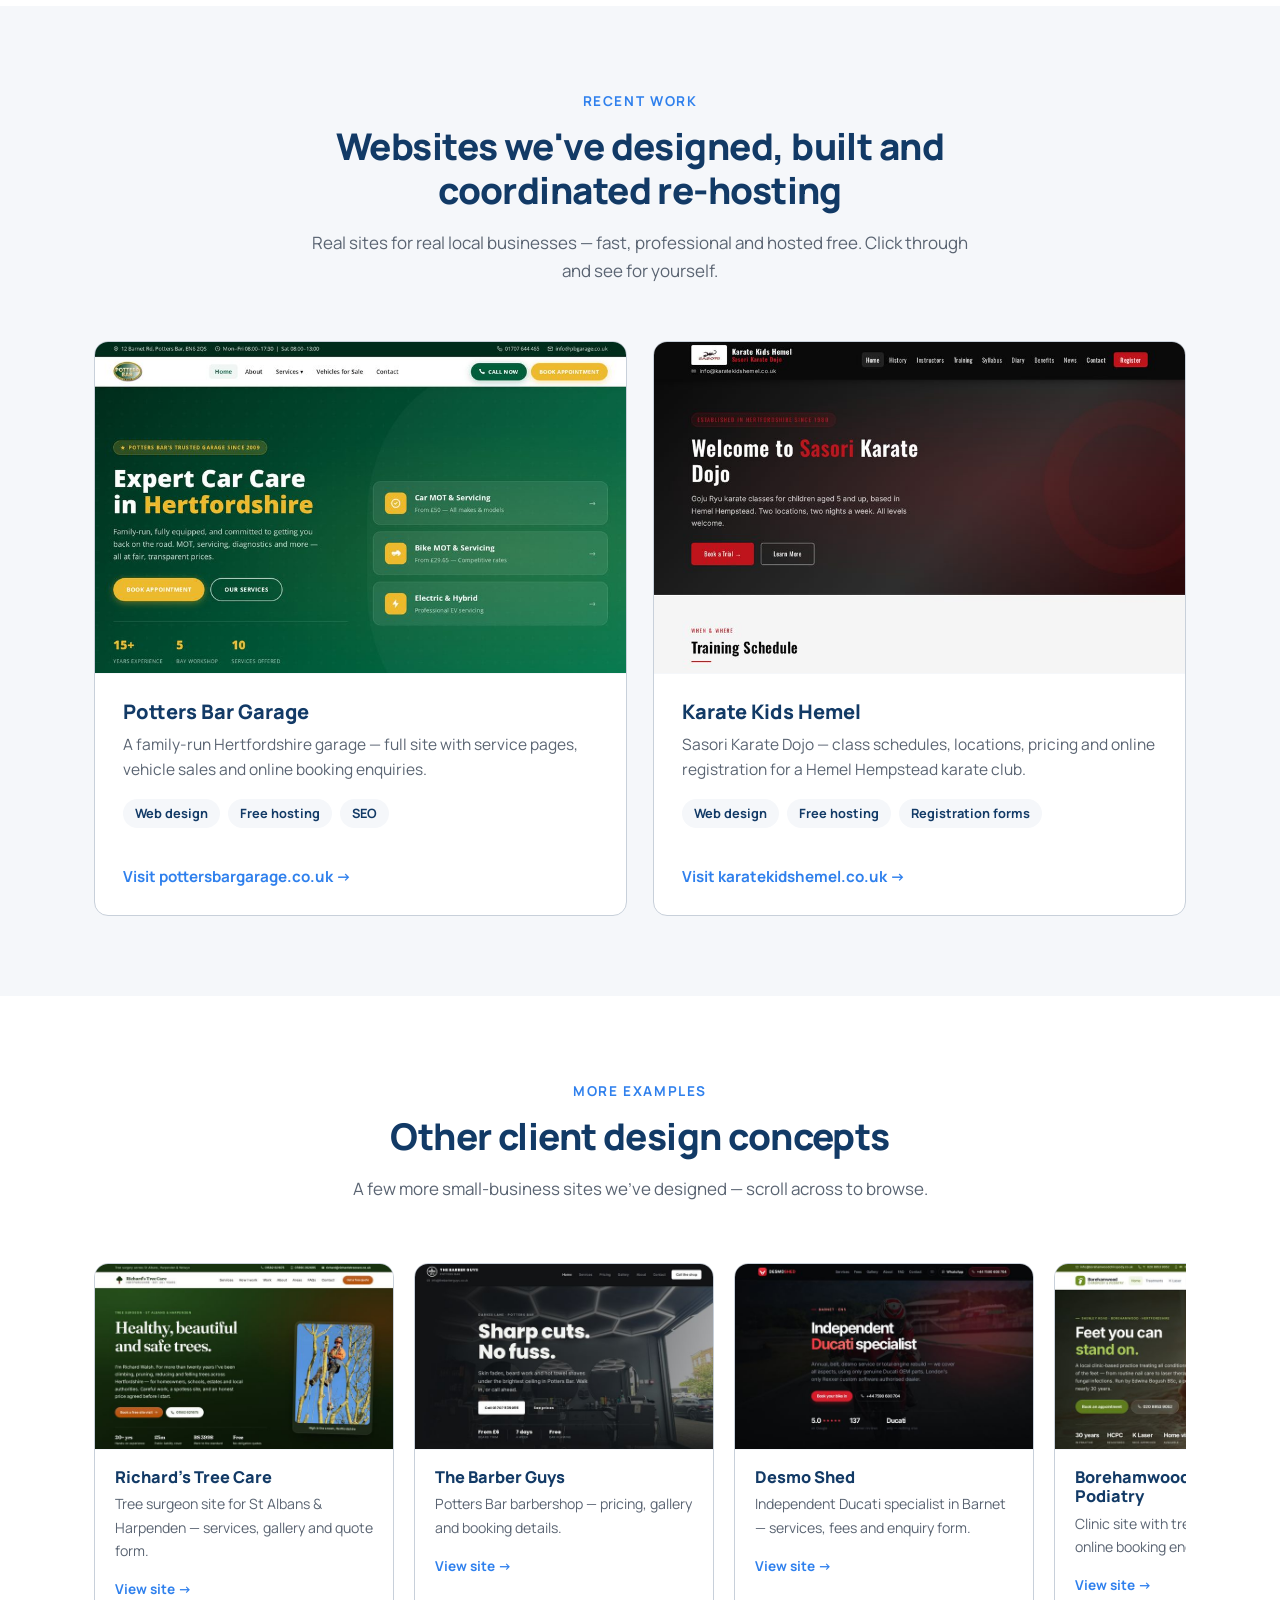
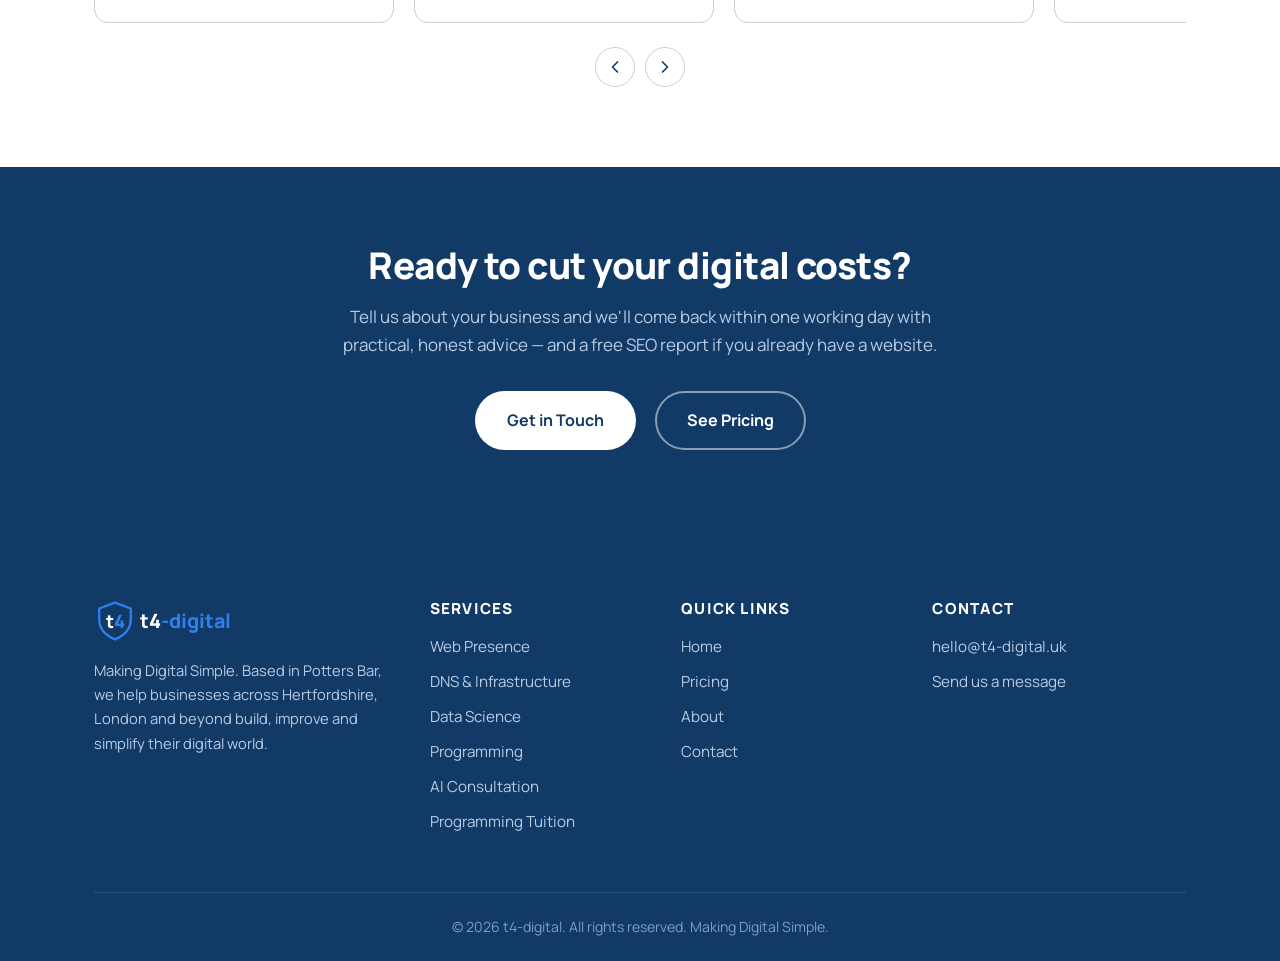
==== commit b762bb66: "Add other-client-work carousel, letterhead template, local SEO, reCAPTCHA - New "Other client design" ====
--- a/index.html
+++ b/index.html
@@ -261,7 +261,7 @@
     <div class="container">
       <div class="section-head">
         <span class="kicker">Recent work</span>
-        <h2>Websites we've designed, built and host</h2>
+        <h2>Websites we've designed, built and coordinated re-hosting</h2>
         <p>Real sites for real local businesses — fast, professional and hosted free. Click through and see for yourself.</p>
       </div>
       <div class="portfolio-grid">
@@ -283,6 +283,61 @@
             <span class="card-link">Visit karatekidshemel.co.uk →</span>
           </div>
         </a>
+      </div>
+    </div>
+  </section>
+
+  <!-- Other client work — mini carousel -->
+  <section id="other-work">
+    <div class="container">
+      <div class="section-head">
+        <span class="kicker">More examples</span>
+        <h2>Other client design concepts</h2>
+        <p>A few more small-business sites we've designed — scroll across to browse.</p>
+      </div>
+      <div class="mini-carousel-wrap">
+        <div class="mini-carousel reveal" id="mini-carousel">
+          <a class="mini-card" href="https://tarne75.github.io/richards-treecare-alt/" target="_blank" rel="noopener">
+            <img src="assets/mini-treecare.jpg" alt="Richard's Tree Care website homepage" loading="lazy" width="640" height="400">
+            <div class="mini-card-body">
+              <h3>Richard's Tree Care</h3>
+              <p>Tree surgeon site for St Albans &amp; Harpenden — services, gallery and quote form.</p>
+              <span class="card-link">View site →</span>
+            </div>
+          </a>
+          <a class="mini-card" href="https://tarne75.github.io/thebarberguys-alt/" target="_blank" rel="noopener">
+            <img src="assets/mini-barberguys.jpg" alt="The Barber Guys website homepage" loading="lazy" width="640" height="400">
+            <div class="mini-card-body">
+              <h3>The Barber Guys</h3>
+              <p>Potters Bar barbershop — pricing, gallery and booking details.</p>
+              <span class="card-link">View site →</span>
+            </div>
+          </a>
+          <a class="mini-card" href="https://tarne75.github.io/desmoshed-alt/" target="_blank" rel="noopener">
+            <img src="assets/mini-desmoshed.jpg" alt="Desmo Shed website homepage" loading="lazy" width="640" height="400">
+            <div class="mini-card-body">
+              <h3>Desmo Shed</h3>
+              <p>Independent Ducati specialist in Barnet — services, fees and enquiry form.</p>
+              <span class="card-link">View site →</span>
+            </div>
+          </a>
+          <a class="mini-card" href="https://tarne75.github.io/borehamwoodchiropody-alt/" target="_blank" rel="noopener">
+            <img src="assets/mini-chiropody.jpg" alt="Borehamwood Chiropody & Podiatry website homepage" loading="lazy" width="640" height="400">
+            <div class="mini-card-body">
+              <h3>Borehamwood Chiropody &amp; Podiatry</h3>
+              <p>Clinic site with treatments, fees and online booking enquiry.</p>
+              <span class="card-link">View site →</span>
+            </div>
+          </a>
+        </div>
+        <div class="carousel-arrows">
+          <button type="button" class="carousel-arrow" id="carousel-prev" aria-label="Scroll left">
+            <svg viewBox="0 0 24 24" fill="none" stroke-width="2" stroke-linecap="round" stroke-linejoin="round"><path d="M15 18l-6-6 6-6"/></svg>
+          </button>
+          <button type="button" class="carousel-arrow" id="carousel-next" aria-label="Scroll right">
+            <svg viewBox="0 0 24 24" fill="none" stroke-width="2" stroke-linecap="round" stroke-linejoin="round"><path d="M9 18l6-6-6-6"/></svg>
+          </button>
+        </div>
       </div>
     </div>
   </section>
--- a/css/style.css
+++ b/css/style.css
@@ -335,6 +335,69 @@
   border-radius: 999px;
 }
 
+/* ---------- Mini portfolio carousel ---------- */
+.mini-carousel-wrap { position: relative; }
+
+.mini-carousel {
+  display: flex;
+  gap: 20px;
+  overflow-x: auto;
+  scroll-snap-type: x proximity;
+  scroll-behavior: smooth;
+  padding: 4px 4px 20px;
+  -webkit-overflow-scrolling: touch;
+}
+
+.mini-carousel::-webkit-scrollbar { height: 8px; }
+.mini-carousel::-webkit-scrollbar-track { background: var(--grey-light); border-radius: 999px; }
+.mini-carousel::-webkit-scrollbar-thumb { background: var(--grey-mid); border-radius: 999px; }
+.mini-carousel::-webkit-scrollbar-thumb:hover { background: var(--blue); }
+
+.mini-card {
+  flex: 0 0 auto;
+  scroll-snap-align: start;
+  width: 300px;
+  background: var(--white);
+  border: 1px solid var(--grey-mid);
+  border-radius: var(--radius);
+  overflow: hidden;
+  transition: border-color 0.18s ease, transform 0.18s ease;
+}
+.mini-card:hover { border-color: var(--blue); transform: translateY(-3px); }
+
+.mini-card img {
+  width: 100%;
+  height: auto;
+  aspect-ratio: 8 / 5;
+  object-fit: cover;
+  border-bottom: 1px solid var(--grey-light);
+}
+
+.mini-card-body { padding: 18px 20px 20px; }
+.mini-card-body h3 { font-size: 1.02rem; margin-bottom: 5px; }
+.mini-card-body p { color: var(--grey-text); font-size: 0.88rem; margin-bottom: 12px; }
+.mini-card-body .card-link { font-size: 0.85rem; margin-top: 0; }
+
+.carousel-arrows { display: flex; gap: 10px; justify-content: center; margin-top: 4px; }
+.carousel-arrow {
+  width: 40px;
+  height: 40px;
+  border-radius: 50%;
+  border: 1px solid var(--grey-mid);
+  background: var(--white);
+  cursor: pointer;
+  display: flex;
+  align-items: center;
+  justify-content: center;
+  transition: border-color 0.15s ease, background 0.15s ease;
+}
+.carousel-arrow:hover { border-color: var(--blue); background: var(--grey-light); }
+.carousel-arrow svg { width: 20px; height: 20px; stroke: var(--navy); }
+
+@media (max-width: 640px) {
+  .mini-card { width: 240px; }
+}
+
 /* ---------- Feature rows (why us) ---------- */
 .feature-grid {
   display: grid;
@@ -624,6 +687,10 @@
 
 .form-group textarea { resize: vertical; min-height: 140px; }
 
+.recaptcha-group { display: flex; justify-content: center; }
+.recaptcha-group > div { transform-origin: center; }
+@media (max-width: 340px) { .recaptcha-group > div { transform: scale(0.9); } }
+
 .form-status { margin-top: 16px; font-weight: 600; display: none; }
 .form-status.ok { display: block; color: #1E7A46; }
 .form-status.err { display: block; color: #C0392B; }
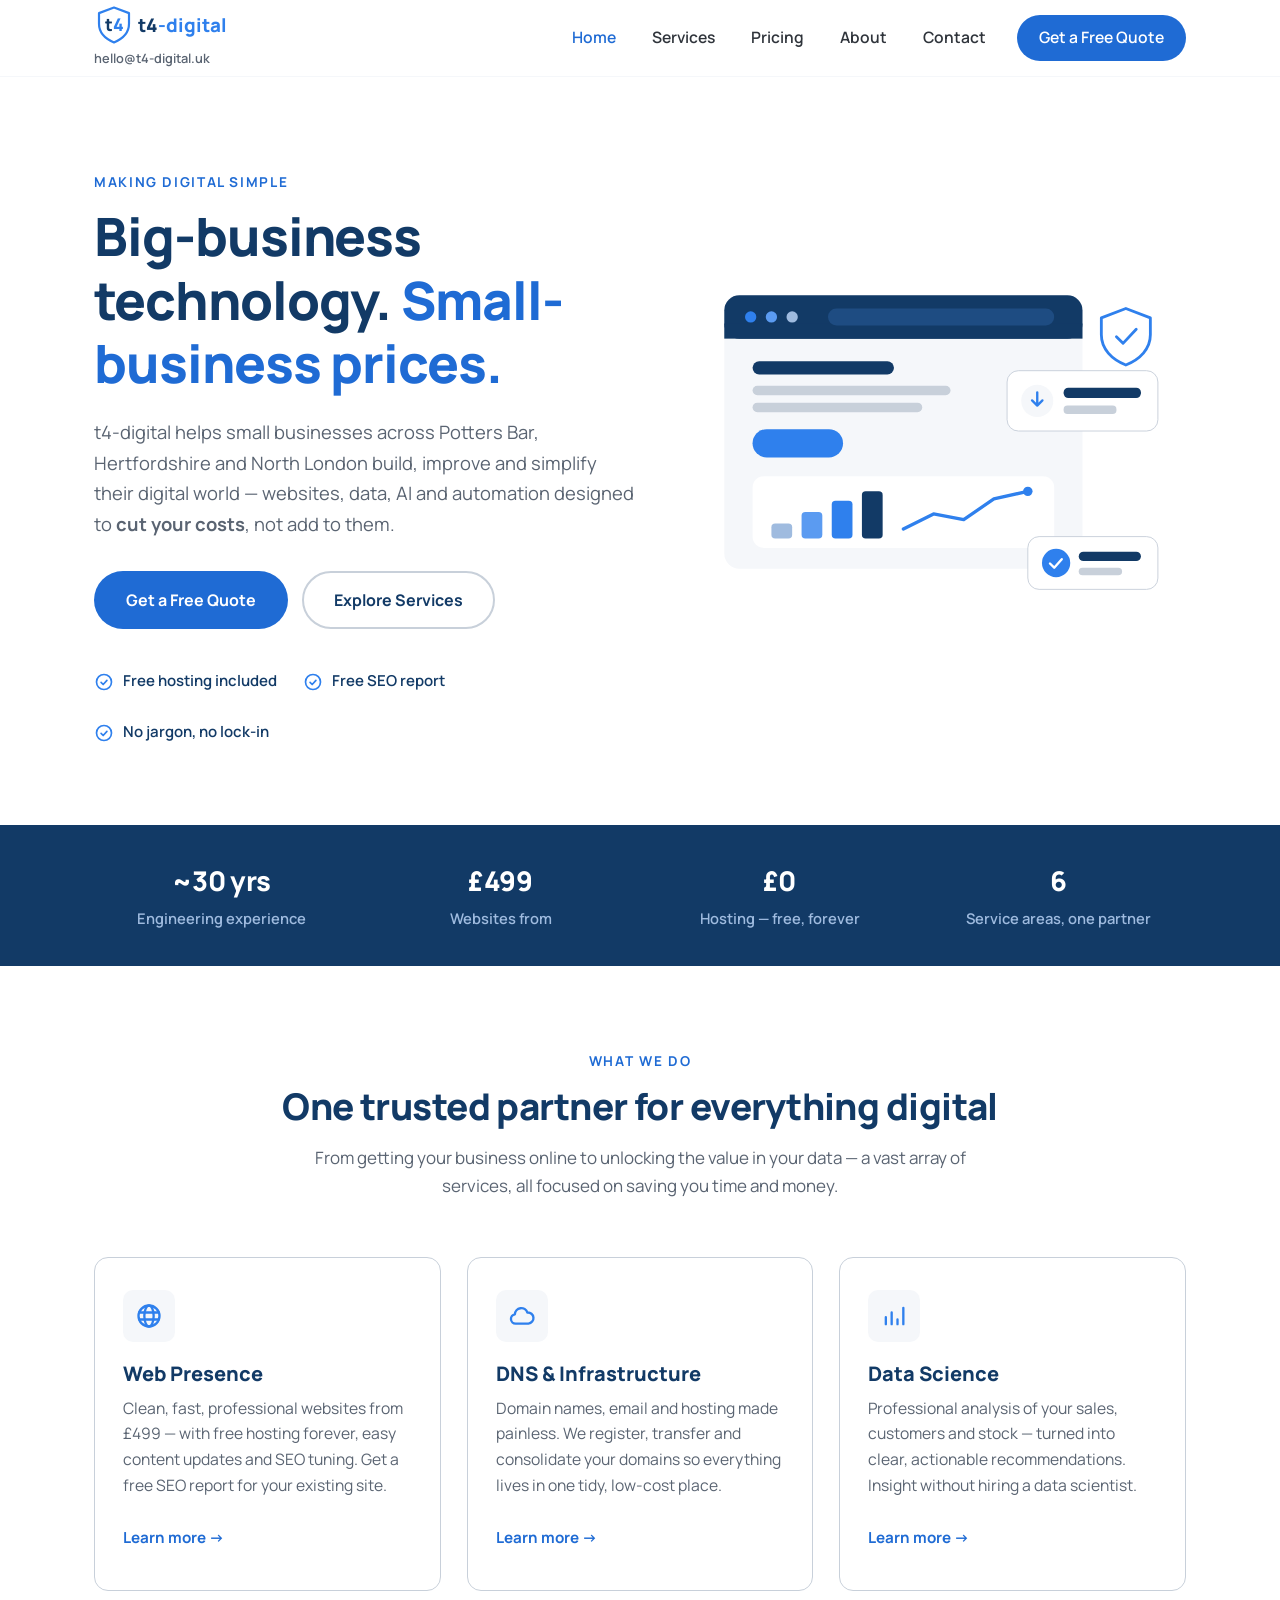
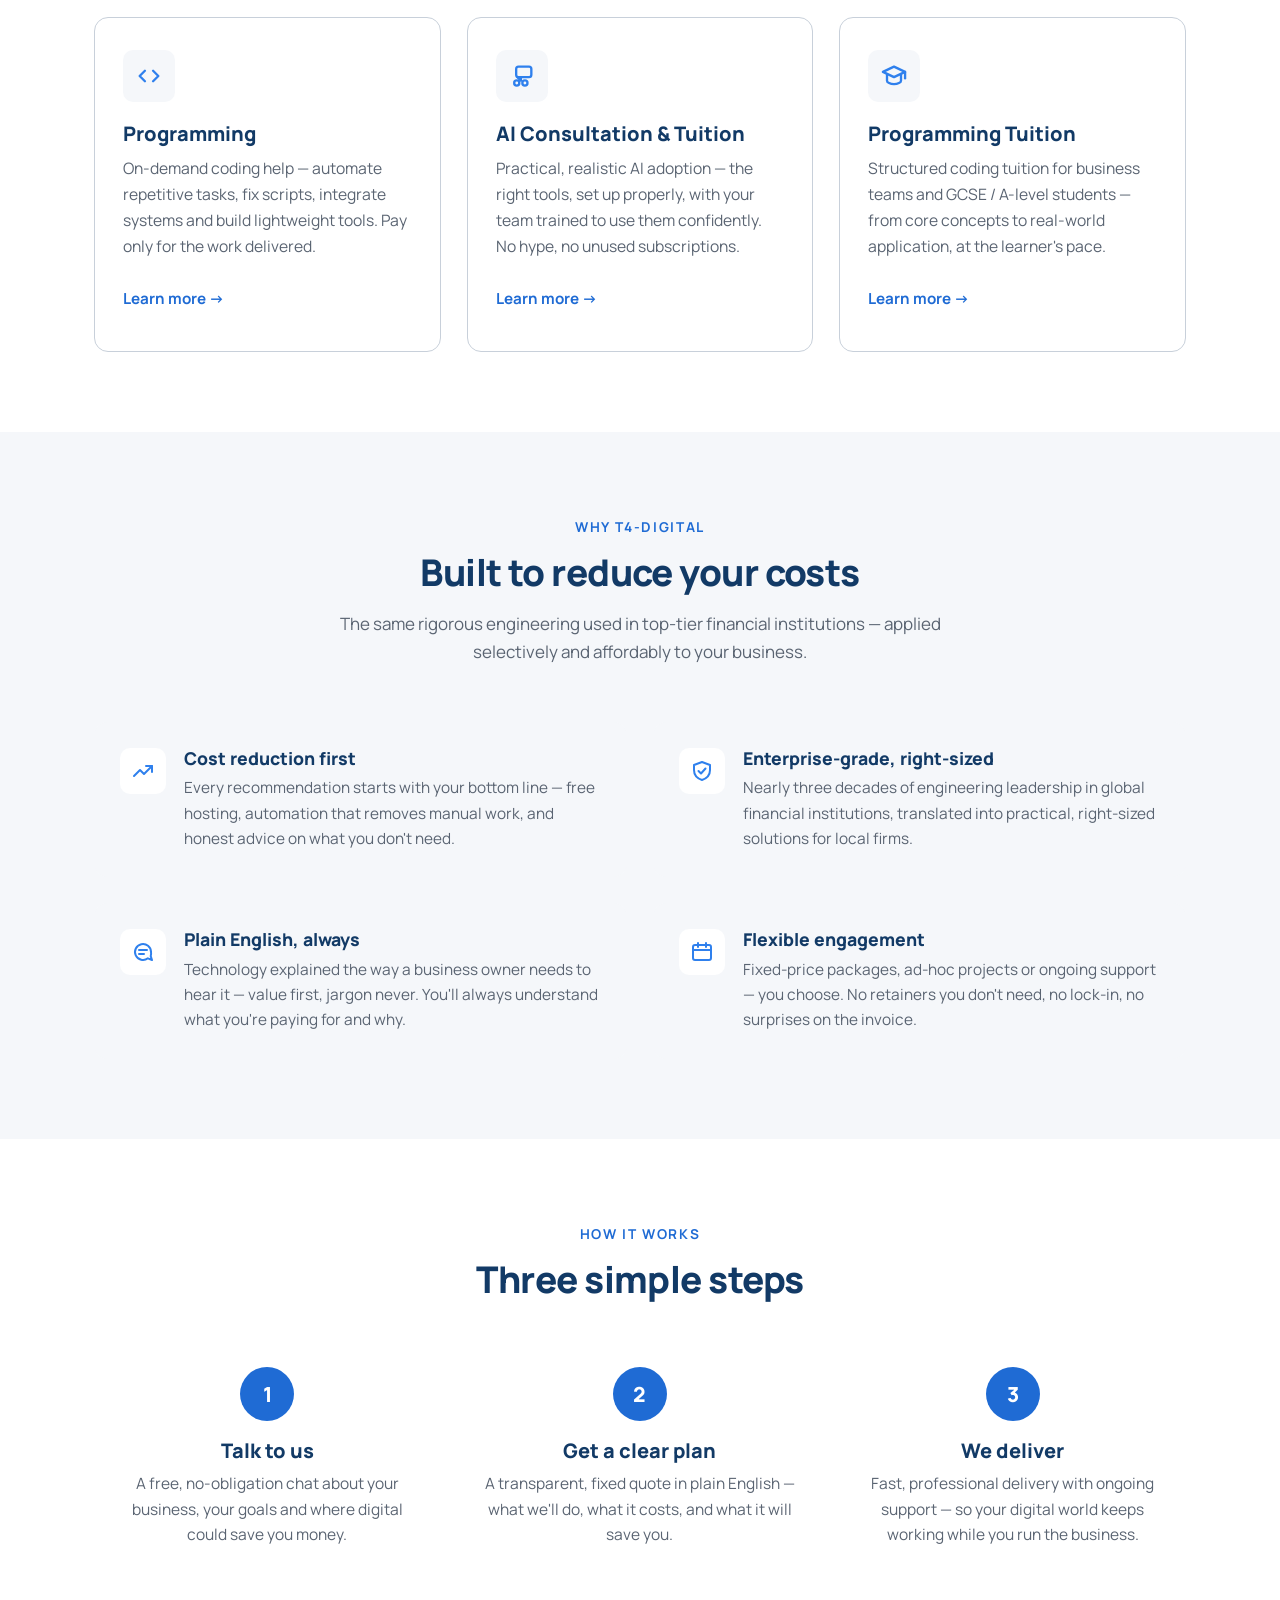
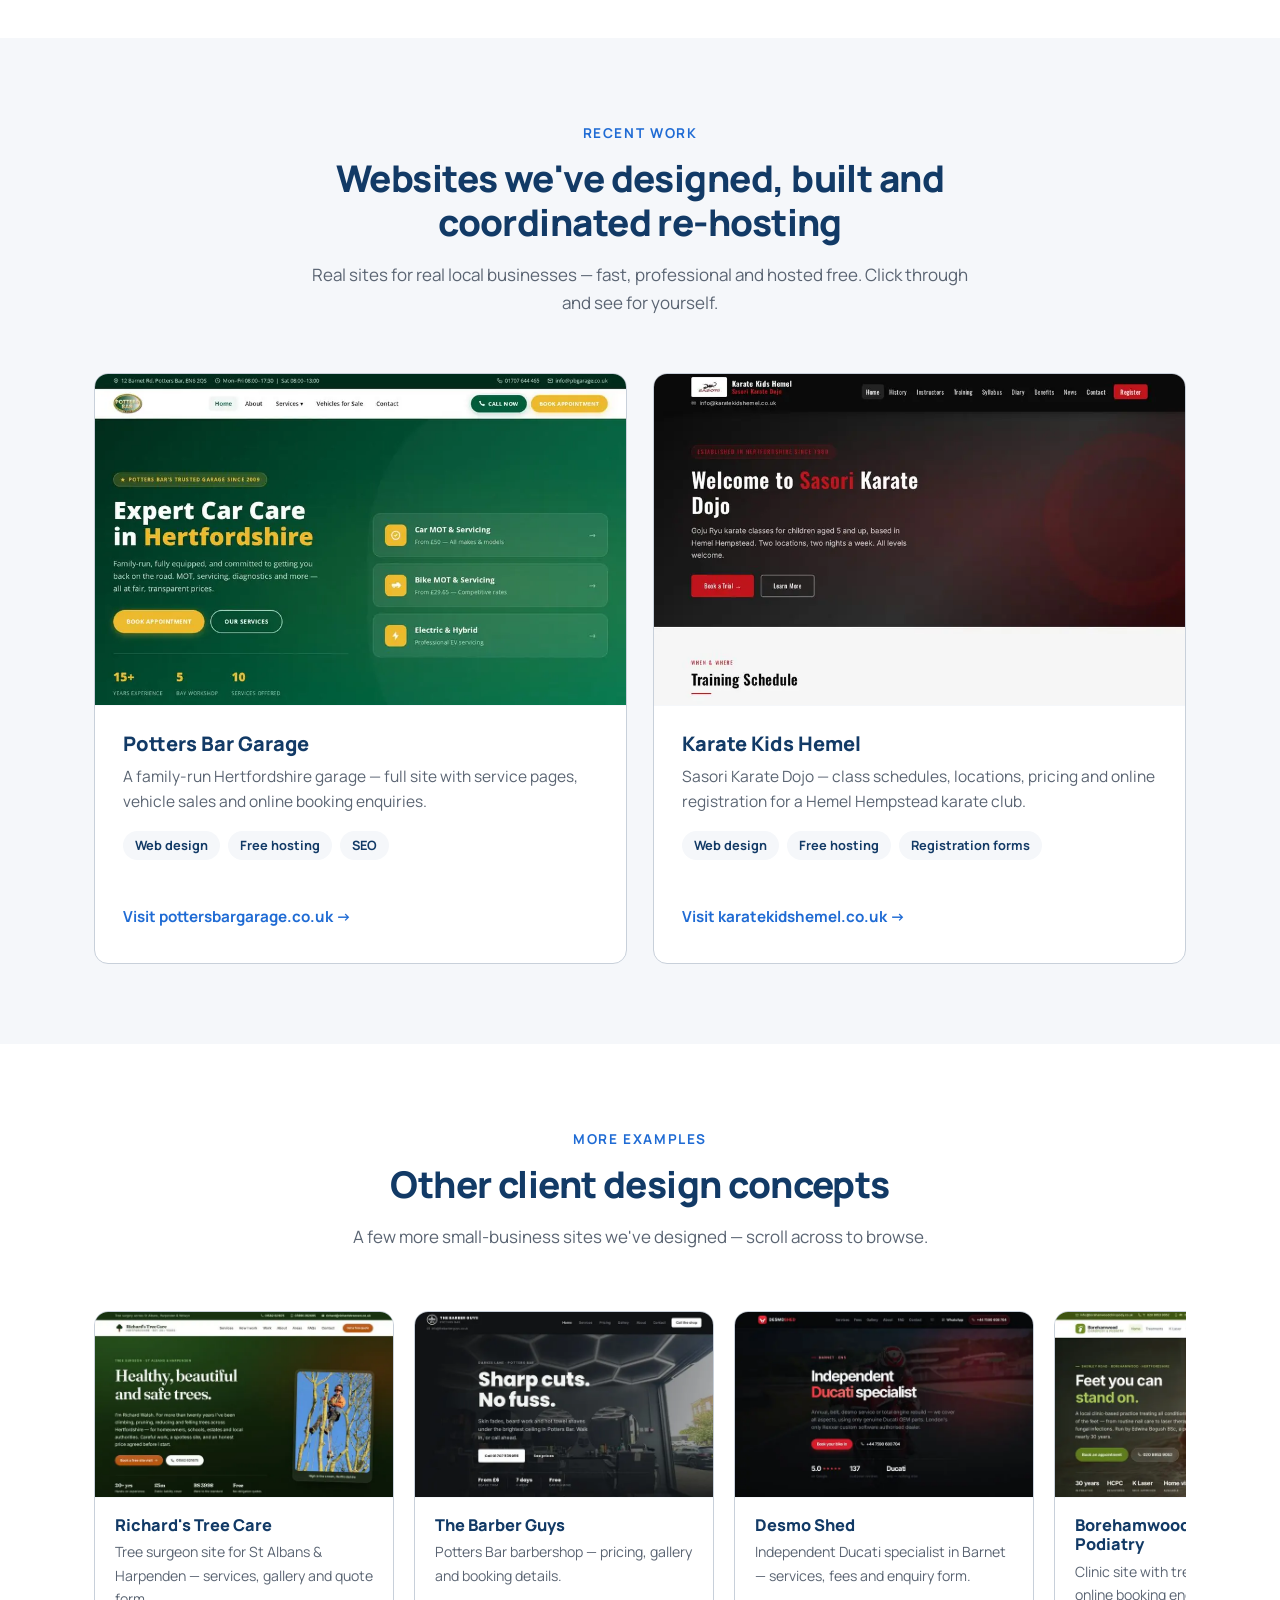
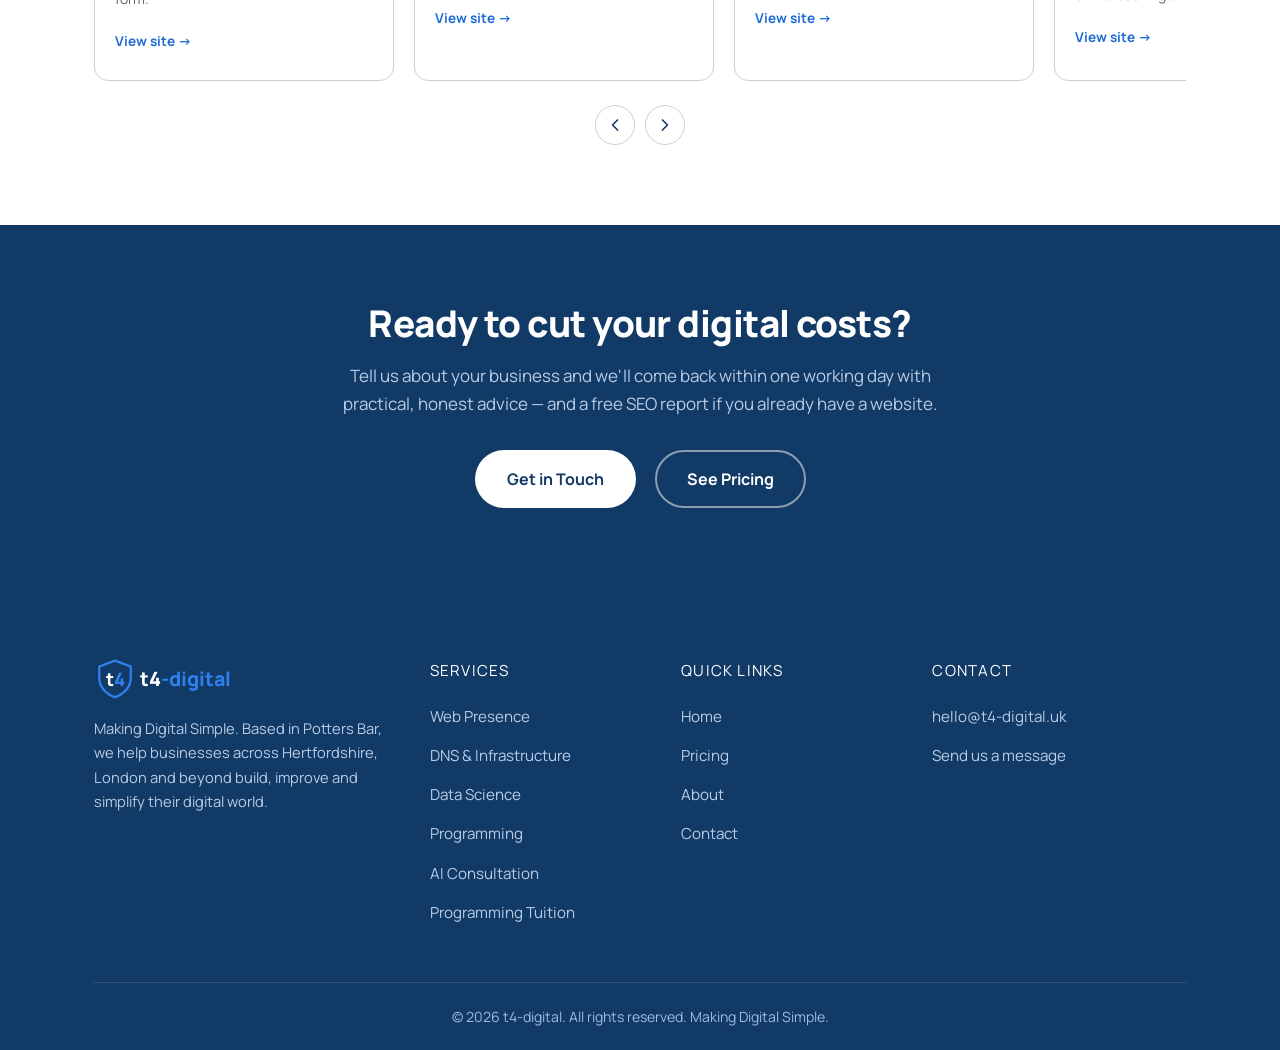
==== commit c76e80c0: "Improve PageSpeed: self-host fonts, a11y fixes, WebP images - Self-host Manrope (21KB woff2 subset) " ====
--- a/index.html
+++ b/index.html
@@ -30,9 +30,7 @@
   <link rel="apple-touch-icon" href="assets/apple-touch-icon.png">
   <link rel="manifest" href="assets/site.webmanifest">
   <meta name="theme-color" content="#123A66">
-  <link rel="preconnect" href="https://fonts.googleapis.com">
-  <link rel="preconnect" href="https://fonts.gstatic.com" crossorigin>
-  <link href="https://fonts.googleapis.com/css2?family=Manrope:wght@400;600;700;800&display=swap" rel="stylesheet">
+  <link rel="preload" href="assets/fonts/manrope-latin.woff2" as="font" type="font/woff2" crossorigin>
   <link rel="stylesheet" href="css/style.css">
 </head>
 <body>
@@ -266,7 +264,7 @@
       </div>
       <div class="portfolio-grid">
         <a class="portfolio-card reveal" href="https://pottersbargarage.co.uk" target="_blank" rel="noopener">
-          <img src="assets/portfolio-pbg.jpg" alt="Potters Bar Garage website homepage" loading="lazy" width="880" height="550">
+          <img src="assets/portfolio-pbg.webp" alt="Potters Bar Garage website homepage" loading="lazy" width="880" height="550">
           <div class="portfolio-body">
             <h3>Potters Bar Garage</h3>
             <p>A family-run Hertfordshire garage — full site with service pages, vehicle sales and online booking enquiries.</p>
@@ -275,7 +273,7 @@
           </div>
         </a>
         <a class="portfolio-card reveal" href="https://karatekidshemel.co.uk" target="_blank" rel="noopener">
-          <img src="assets/portfolio-kkh.jpg" alt="Karate Kids Hemel website homepage" loading="lazy" width="880" height="550">
+          <img src="assets/portfolio-kkh.webp" alt="Karate Kids Hemel website homepage" loading="lazy" width="880" height="550">
           <div class="portfolio-body">
             <h3>Karate Kids Hemel</h3>
             <p>Sasori Karate Dojo — class schedules, locations, pricing and online registration for a Hemel Hempstead karate club.</p>
@@ -298,7 +296,7 @@
       <div class="mini-carousel-wrap">
         <div class="mini-carousel reveal" id="mini-carousel">
           <a class="mini-card" href="https://tarne75.github.io/richards-treecare-alt/" target="_blank" rel="noopener">
-            <img src="assets/mini-treecare.jpg" alt="Richard's Tree Care website homepage" loading="lazy" width="640" height="400">
+            <img src="assets/mini-treecare.webp" alt="Richard's Tree Care website homepage" loading="lazy" width="640" height="400">
             <div class="mini-card-body">
               <h3>Richard's Tree Care</h3>
               <p>Tree surgeon site for St Albans &amp; Harpenden — services, gallery and quote form.</p>
@@ -306,7 +304,7 @@
             </div>
           </a>
           <a class="mini-card" href="https://tarne75.github.io/thebarberguys-alt/" target="_blank" rel="noopener">
-            <img src="assets/mini-barberguys.jpg" alt="The Barber Guys website homepage" loading="lazy" width="640" height="400">
+            <img src="assets/mini-barberguys.webp" alt="The Barber Guys website homepage" loading="lazy" width="640" height="400">
             <div class="mini-card-body">
               <h3>The Barber Guys</h3>
               <p>Potters Bar barbershop — pricing, gallery and booking details.</p>
@@ -314,7 +312,7 @@
             </div>
           </a>
           <a class="mini-card" href="https://tarne75.github.io/desmoshed-alt/" target="_blank" rel="noopener">
-            <img src="assets/mini-desmoshed.jpg" alt="Desmo Shed website homepage" loading="lazy" width="640" height="400">
+            <img src="assets/mini-desmoshed.webp" alt="Desmo Shed website homepage" loading="lazy" width="640" height="400">
             <div class="mini-card-body">
               <h3>Desmo Shed</h3>
               <p>Independent Ducati specialist in Barnet — services, fees and enquiry form.</p>
@@ -322,7 +320,7 @@
             </div>
           </a>
           <a class="mini-card" href="https://tarne75.github.io/borehamwoodchiropody-alt/" target="_blank" rel="noopener">
-            <img src="assets/mini-chiropody.jpg" alt="Borehamwood Chiropody & Podiatry website homepage" loading="lazy" width="640" height="400">
+            <img src="assets/mini-chiropody.webp" alt="Borehamwood Chiropody & Podiatry website homepage" loading="lazy" width="640" height="400">
             <div class="mini-card-body">
               <h3>Borehamwood Chiropody &amp; Podiatry</h3>
               <p>Clinic site with treatments, fees and online booking enquiry.</p>
@@ -366,7 +364,7 @@
         <p>Making Digital Simple. Based in Potters Bar, we help businesses across Hertfordshire, London and beyond build, improve and simplify their digital world.</p>
       </div>
       <div>
-        <h4>Services</h4>
+        <div class="footer-title">Services</div>
         <ul>
           <li><a href="services.html#web-presence">Web Presence</a></li>
           <li><a href="services.html#dns-infrastructure">DNS &amp; Infrastructure</a></li>
@@ -377,7 +375,7 @@
         </ul>
       </div>
       <div>
-        <h4>Quick Links</h4>
+        <div class="footer-title">Quick Links</div>
         <ul>
           <li><a href="index.html">Home</a></li>
           <li><a href="pricing.html">Pricing</a></li>
@@ -386,7 +384,7 @@
         </ul>
       </div>
       <div>
-        <h4>Contact</h4>
+        <div class="footer-title">Contact</div>
         <ul>
           <li><a href="mailto:hello@t4-digital.uk">hello@t4-digital.uk</a></li>
           <li><a href="contact.html">Send us a message</a></li>
--- a/css/style.css
+++ b/css/style.css
@@ -5,10 +5,21 @@
    Flat design, no gradients, no shadows, rounded corners.
    ============================================================ */
 
+/* Self-hosted Manrope (latin subset, variable 200-800) — avoids a render-blocking third-party request */
+@font-face {
+  font-family: "Manrope";
+  font-style: normal;
+  font-weight: 200 800;
+  font-display: swap;
+  src: url("../assets/fonts/manrope-latin.woff2") format("woff2");
+}
+
 :root {
   --navy: #123A66;
   --blue: #2F80ED;
   --blue-dark: #1F6BD4;
+  --blue-ui: #1F6BD4;       /* AA-contrast blue for text, links and button backgrounds (5.1:1 on white) */
+  --blue-ui-dark: #1859B3;
   --white: #FFFFFF;
   --charcoal: #2F343B;
   --grey-light: #F5F7FA;
@@ -37,8 +48,8 @@
 
 img, svg { display: block; max-width: 100%; }
 
-a { color: var(--blue); text-decoration: none; }
-a:hover { color: var(--blue-dark); }
+a { color: var(--blue-ui); text-decoration: none; }
+a:hover { color: var(--blue-ui-dark); }
 
 h1, h2, h3, h4 { color: var(--navy); line-height: 1.2; font-weight: 800; }
 
@@ -63,7 +74,7 @@
 
 .kicker {
   display: inline-block;
-  color: var(--blue);
+  color: var(--blue-ui);
   font-weight: 700;
   font-size: 0.85rem;
   text-transform: uppercase;
@@ -85,8 +96,8 @@
   text-align: center;
 }
 
-.btn-primary { background: var(--blue); color: var(--white); }
-.btn-primary:hover { background: var(--blue-dark); color: var(--white); }
+.btn-primary { background: var(--blue-ui); color: var(--white); }
+.btn-primary:hover { background: var(--blue-ui-dark); color: var(--white); }
 
 .btn-secondary { background: transparent; color: var(--navy); border-color: var(--grey-mid); }
 .btn-secondary:hover { border-color: var(--navy); color: var(--navy); }
@@ -118,6 +129,8 @@
 .logo { display: flex; align-items: center; gap: 10px; }
 .logo svg { height: 40px; width: auto; }
 .header-email {
+  display: inline-block;
+  padding: 4px 0;
   font-size: 0.8rem;
   font-weight: 600;
   color: var(--grey-text);
@@ -139,15 +152,15 @@
 }
 
 .main-nav a:hover { color: var(--navy); background: var(--grey-light); }
-.main-nav a.active { color: var(--blue); }
+.main-nav a.active { color: var(--blue-ui); }
 
 .main-nav .nav-cta {
-  background: var(--blue);
+  background: var(--blue-ui);
   color: var(--white);
   margin-left: 10px;
   padding: 10px 22px;
 }
-.main-nav .nav-cta:hover { background: var(--blue-dark); color: var(--white); }
+.main-nav .nav-cta:hover { background: var(--blue-ui-dark); color: var(--white); }
 
 .nav-toggle {
   display: none;
@@ -188,7 +201,7 @@
   align-items: center;
 }
 
-.hero h1 span { color: var(--blue); }
+.hero h1 span { color: var(--blue-ui); }
 
 .hero-sub {
   margin: 22px 0 32px;
@@ -286,6 +299,7 @@
 .card p { color: var(--grey-text); font-size: 0.98rem; flex-grow: 1; }
 
 .card-link {
+  padding: 8px 0;
   margin-top: 18px;
   font-weight: 700;
   font-size: 0.95rem;
@@ -441,7 +455,7 @@
   height: 54px;
   margin: 0 auto 18px;
   border-radius: 50%;
-  background: var(--blue);
+  background: var(--blue-ui);
   color: var(--white);
   font-weight: 800;
   font-size: 1.3rem;
@@ -526,7 +540,7 @@
   top: -14px;
   left: 50%;
   transform: translateX(-50%);
-  background: var(--blue);
+  background: var(--blue-ui);
   color: var(--white);
   font-size: 0.78rem;
   font-weight: 700;
@@ -631,7 +645,8 @@
   gap: 56px;
   align-items: start;
 }
-@media (max-width: 880px) { .contact-grid { grid-template-columns: 1fr; } }
+@media (max-width: 880px) { .contact-grid { grid-template-columns: minmax(0, 1fr); } }
+.contact-grid > * { min-width: 0; }
 
 .contact-info h2 { margin-bottom: 16px; }
 .contact-info > p { color: var(--grey-text); margin-bottom: 28px; }
@@ -689,7 +704,15 @@
 
 .recaptcha-group { display: flex; justify-content: center; }
 .recaptcha-group > div { transform-origin: center; }
-@media (max-width: 340px) { .recaptcha-group > div { transform: scale(0.9); } }
+@media (max-width: 420px) {
+  .contact-form { padding: 28px 20px; }
+  .recaptcha-group { justify-content: flex-start; height: 68px; overflow: hidden; }
+  .recaptcha-group > div { transform: scale(0.85); transform-origin: 0 0; }
+}
+@media (max-width: 350px) {
+  .recaptcha-group { height: 60px; }
+  .recaptcha-group > div { transform: scale(0.74); }
+}
 
 .form-status { margin-top: 16px; font-weight: 600; display: none; }
 .form-status.ok { display: block; color: #1E7A46; }
@@ -710,7 +733,7 @@
 .footer-brand svg { height: 42px; width: auto; margin-bottom: 16px; }
 .footer-brand p { font-size: 0.92rem; max-width: 34ch; }
 
-.site-footer h4 {
+.site-footer .footer-title {
   color: var(--white);
   font-size: 0.95rem;
   text-transform: uppercase;
@@ -719,8 +742,8 @@
 }
 
 .site-footer ul { list-style: none; }
-.site-footer ul li { margin-bottom: 10px; }
-.site-footer a { color: #B8CCE6; }
+.site-footer ul li { margin-bottom: 4px; }
+.site-footer a { color: #B8CCE6; display: inline-block; padding: 5px 0; }
 .site-footer a:hover { color: var(--white); }
 
 .footer-bottom {
@@ -728,7 +751,7 @@
   padding: 22px 0;
   text-align: center;
   font-size: 0.88rem;
-  color: #7E9CC4;
+  color: #9FBBDF;
 }
 
 /* ---------- Reveal animation (minimal; only active when JS present) ---------- */
@@ -744,3 +767,8 @@
   .reveal { opacity: 1; transform: none; transition: none; }
   .card:hover { transform: none; }
 }
+
+/* Mobile: show everything immediately — no hidden content before JS runs (helps LCP/paint metrics) */
+@media (max-width: 768px) {
+  .js .reveal { opacity: 1; transform: none; transition: none; }
+}
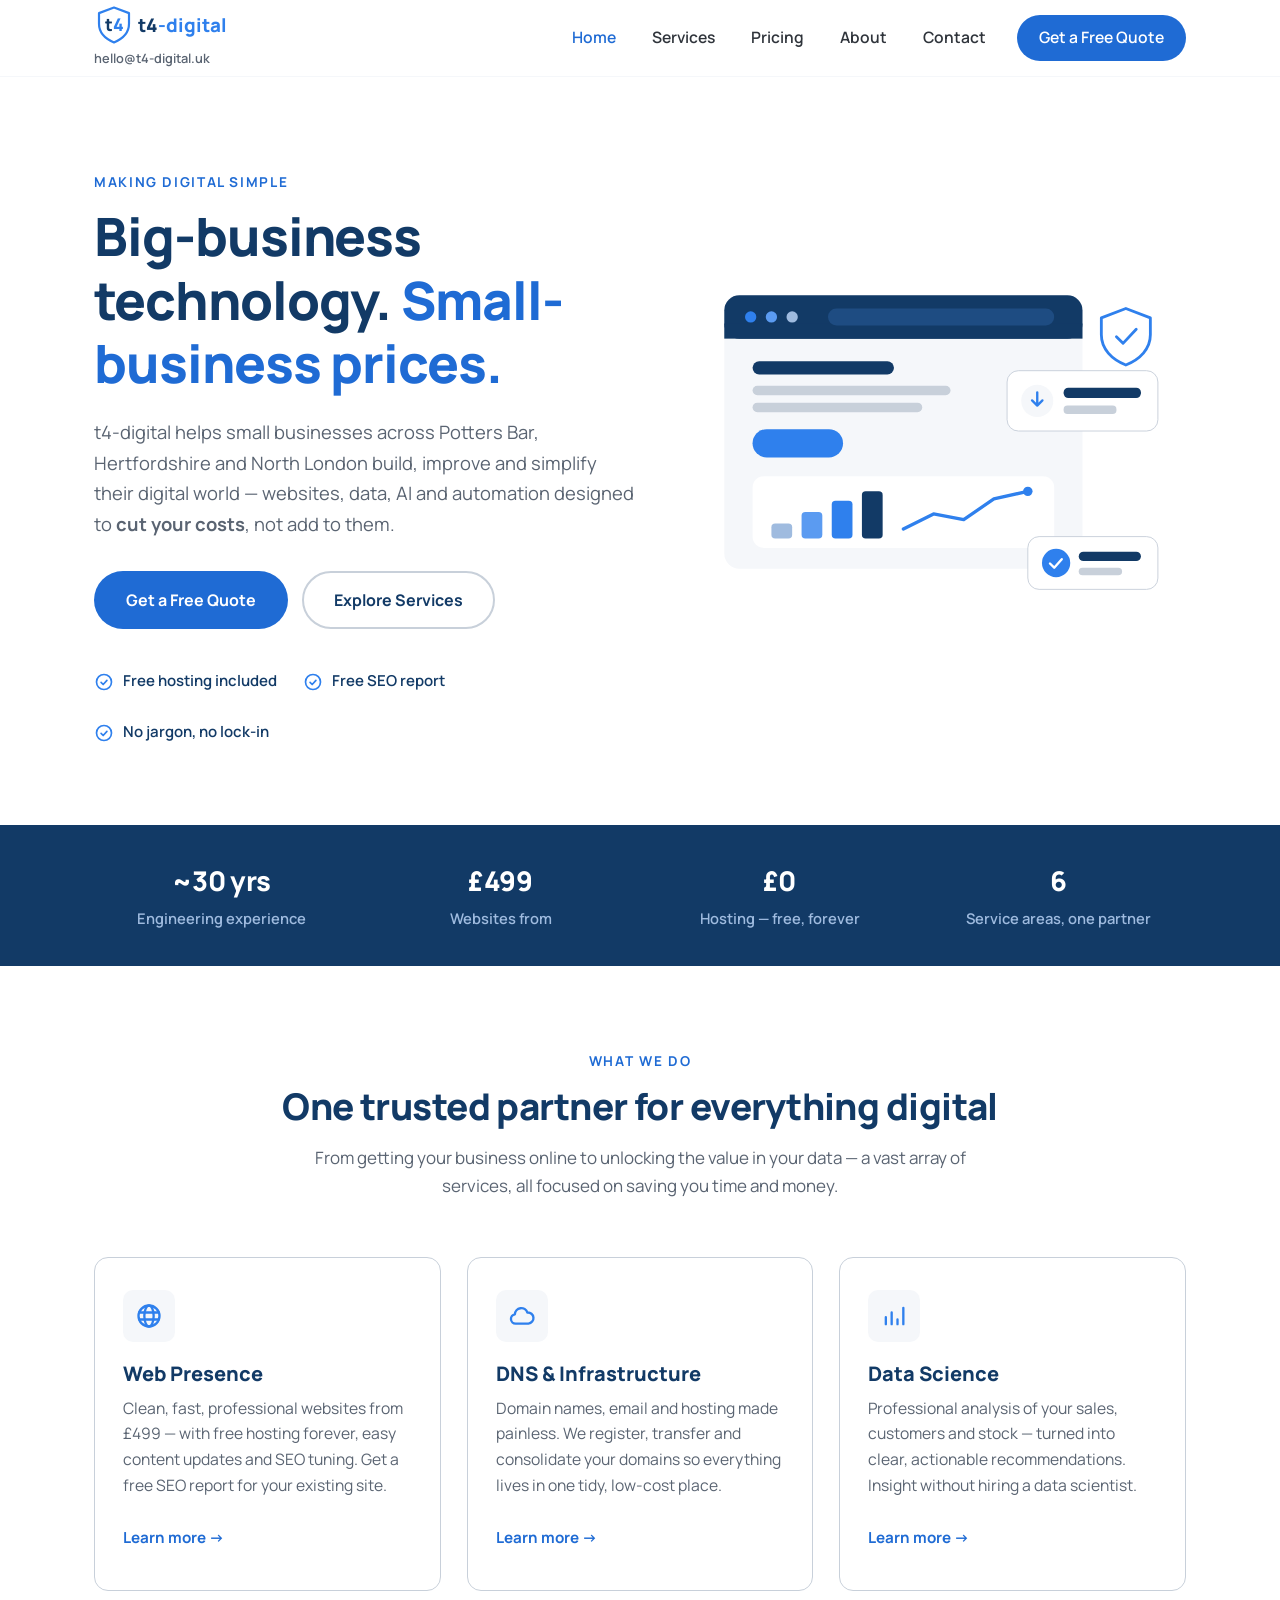
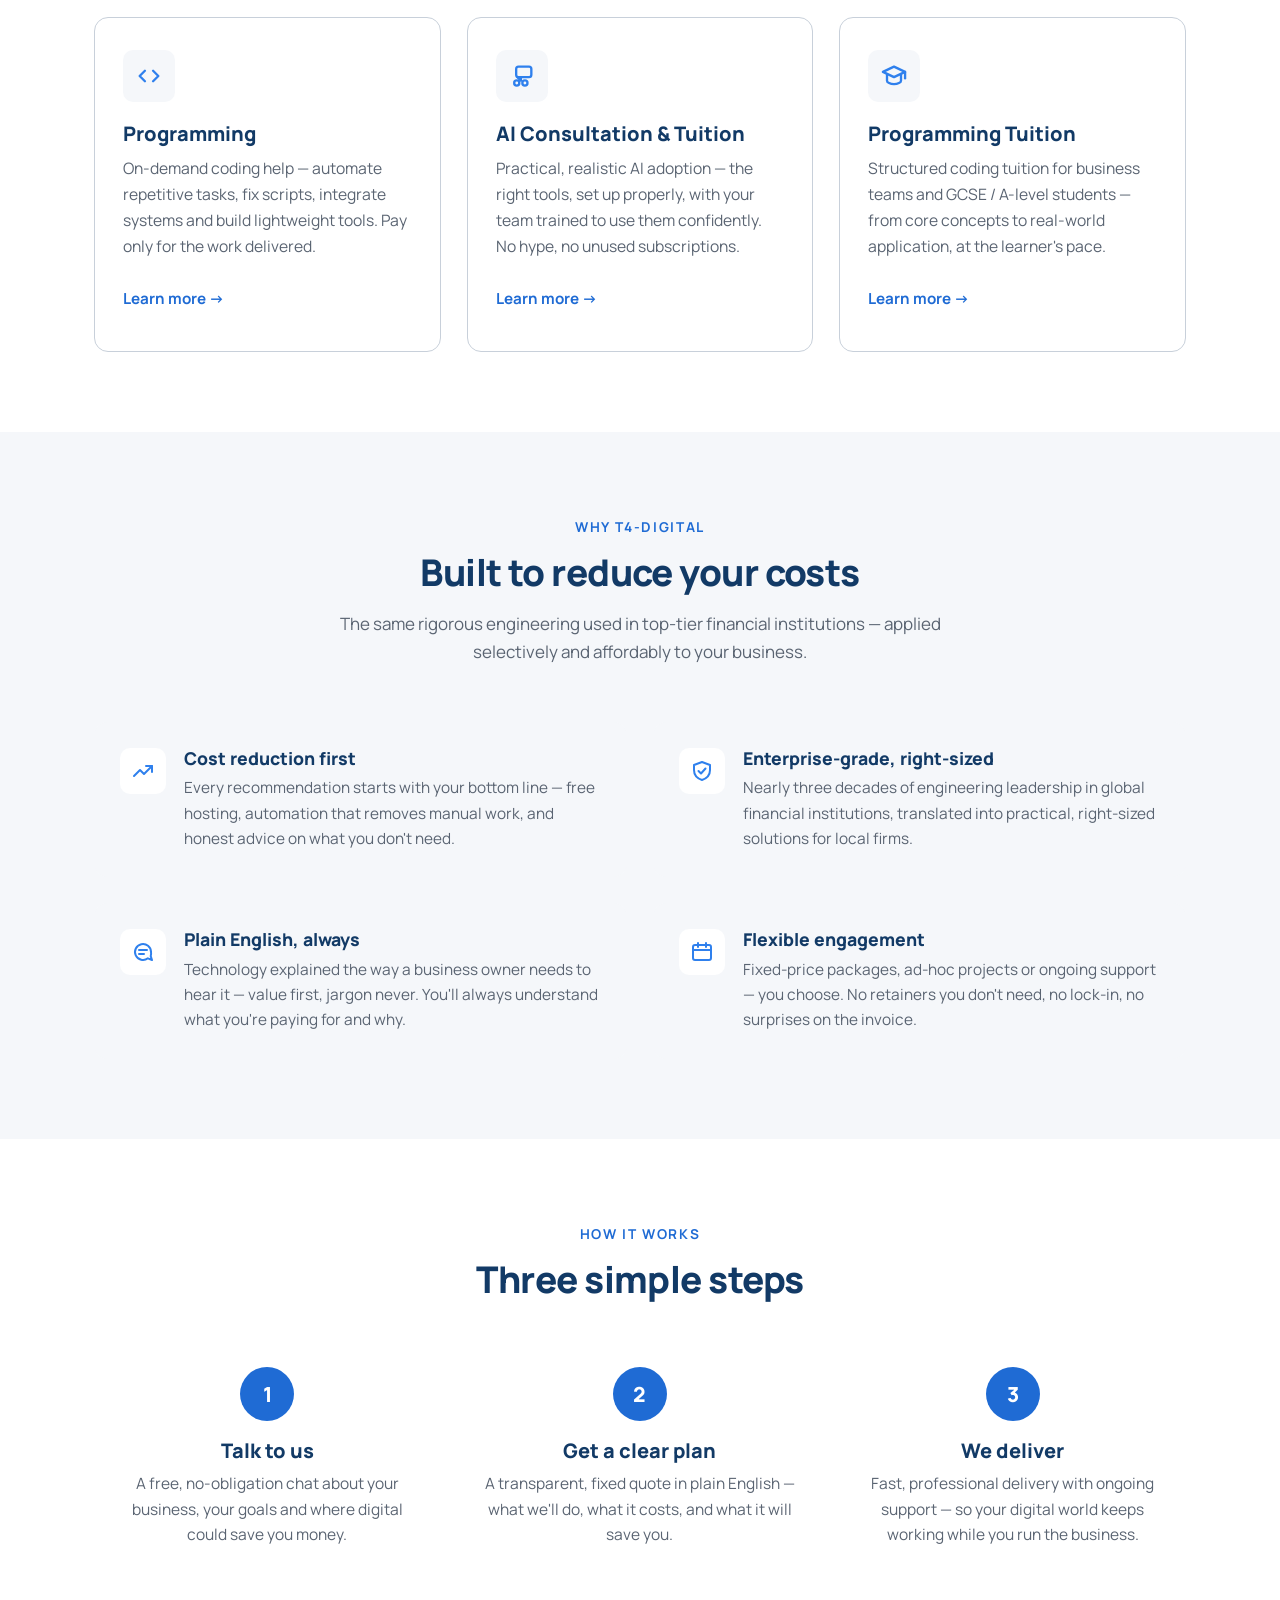
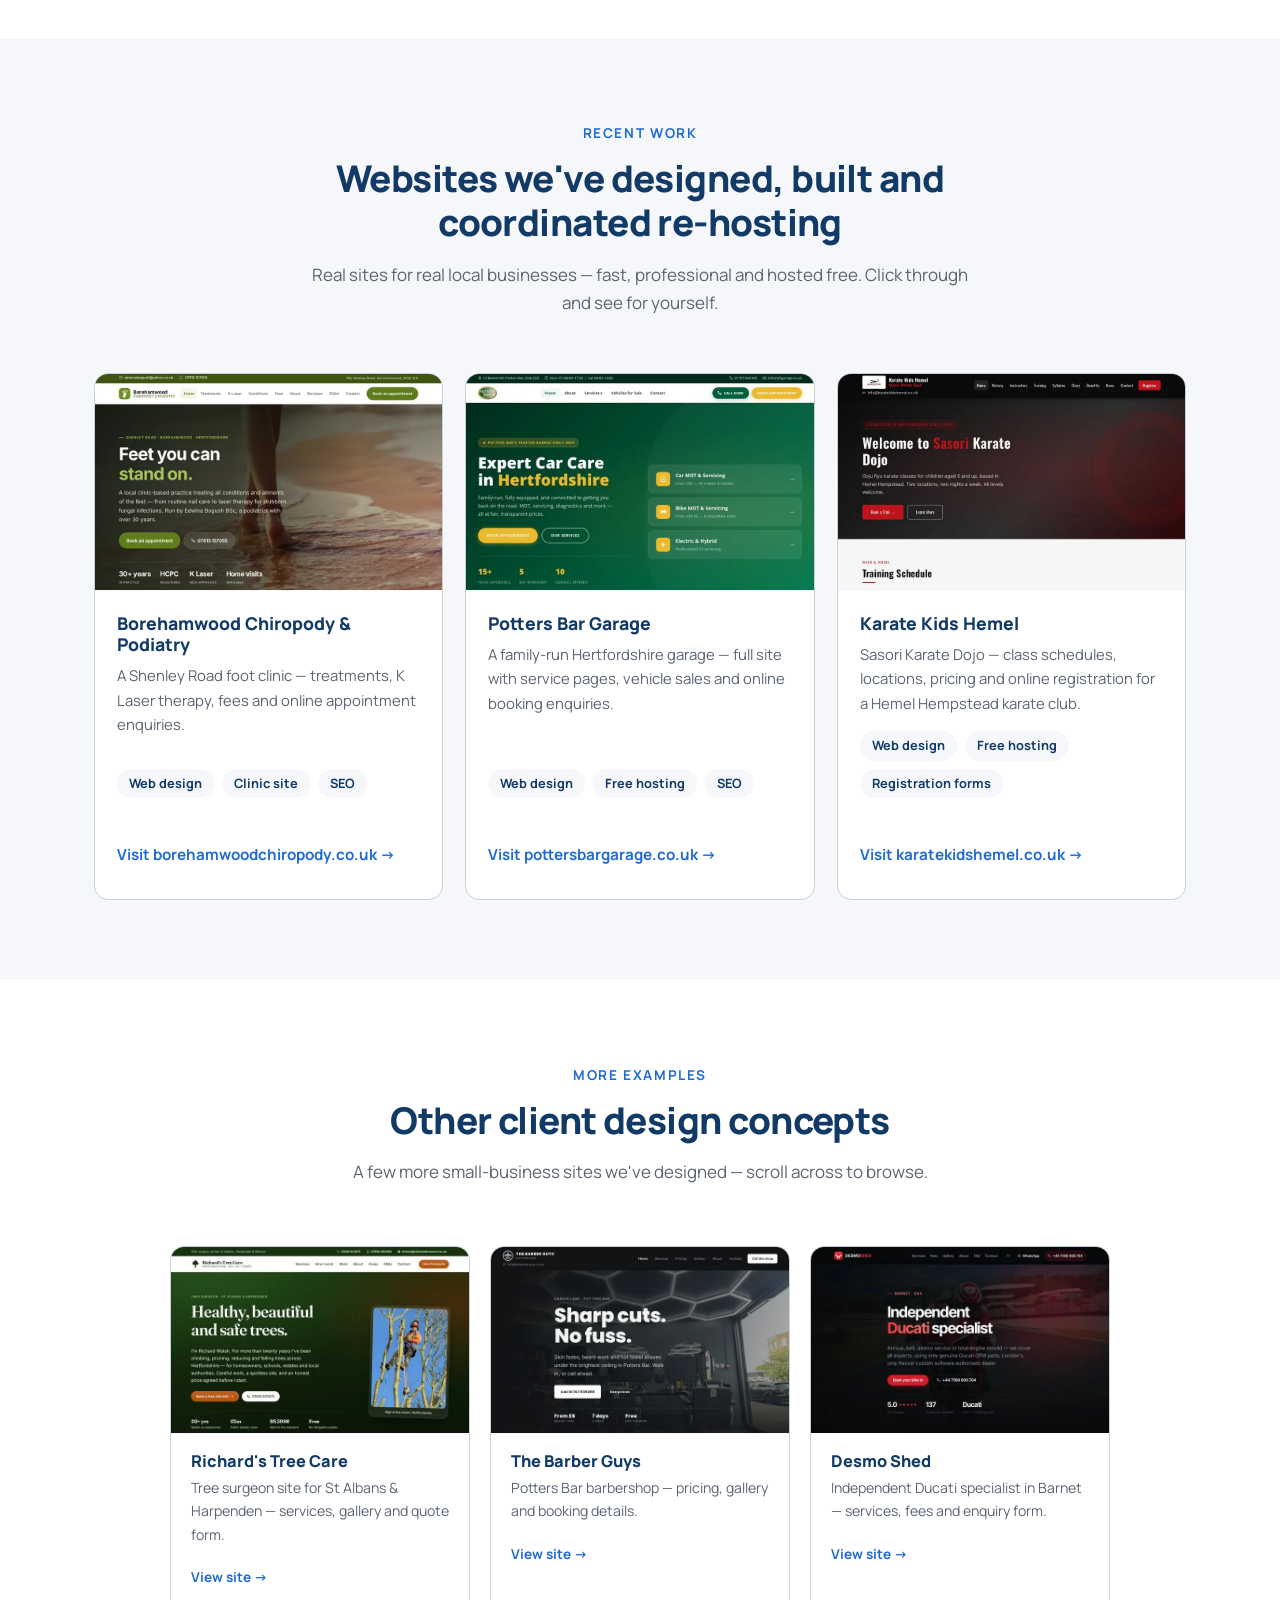
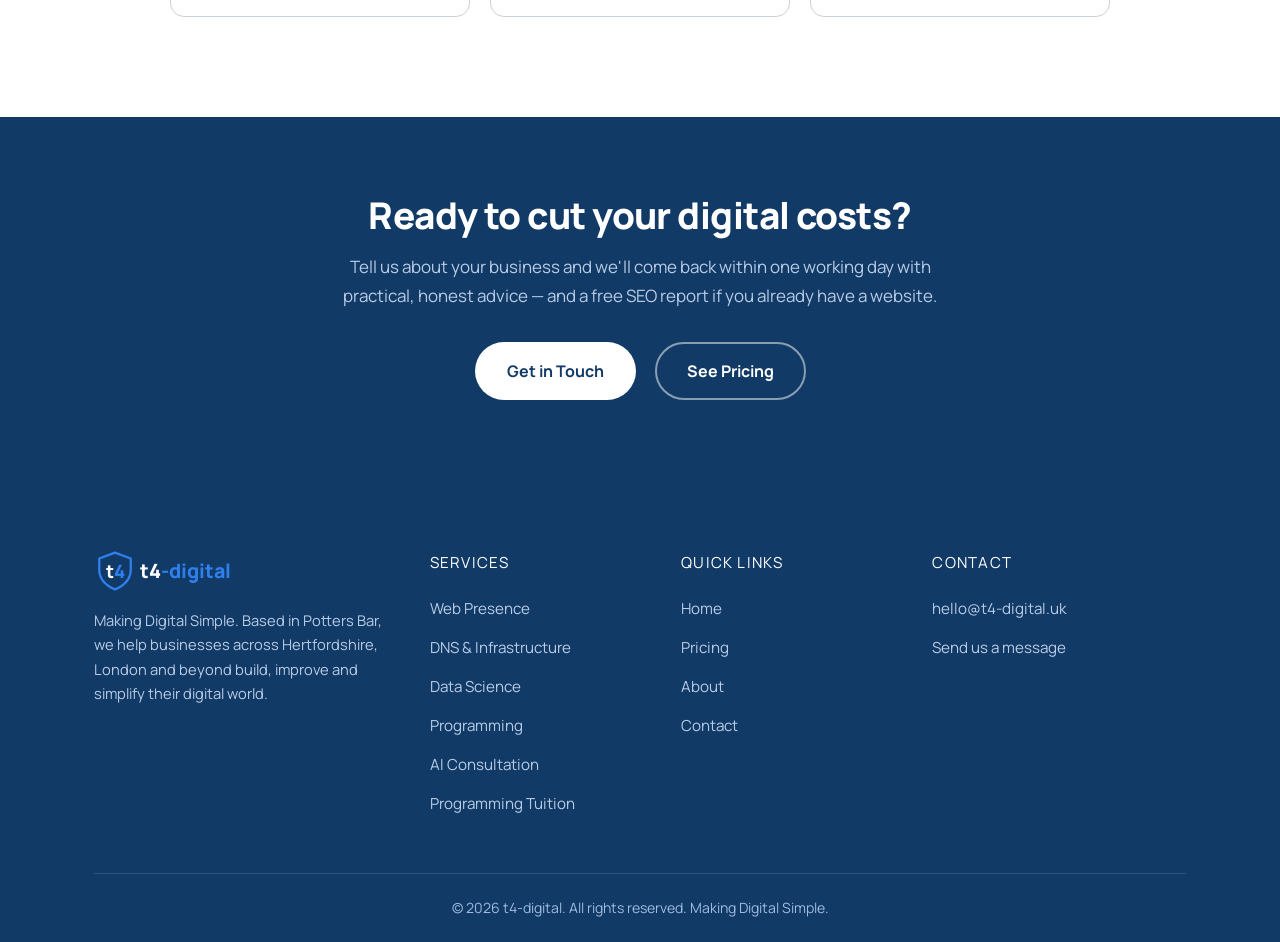
==== commit 72ce789f: "Feature Borehamwood Chiropody in Recent work; trim More examples to 3 - Add Borehamwood Chiropody & " ====
--- a/index.html
+++ b/index.html
@@ -263,6 +263,15 @@
         <p>Real sites for real local businesses — fast, professional and hosted free. Click through and see for yourself.</p>
       </div>
       <div class="portfolio-grid">
+        <a class="portfolio-card reveal" href="https://www.borehamwoodchiropody.co.uk" target="_blank" rel="noopener">
+          <img src="assets/portfolio-chiropody.webp" alt="Borehamwood Chiropody &amp; Podiatry website homepage" loading="lazy" width="880" height="550">
+          <div class="portfolio-body">
+            <h3>Borehamwood Chiropody &amp; Podiatry</h3>
+            <p>A Shenley Road foot clinic — treatments, K Laser therapy, fees and online appointment enquiries.</p>
+            <div class="portfolio-tags"><span>Web design</span><span>Clinic site</span><span>SEO</span></div>
+            <span class="card-link">Visit borehamwoodchiropody.co.uk →</span>
+          </div>
+        </a>
         <a class="portfolio-card reveal" href="https://pottersbargarage.co.uk" target="_blank" rel="noopener">
           <img src="assets/portfolio-pbg.webp" alt="Potters Bar Garage website homepage" loading="lazy" width="880" height="550">
           <div class="portfolio-body">
@@ -319,14 +328,6 @@
               <span class="card-link">View site →</span>
             </div>
           </a>
-          <a class="mini-card" href="https://tarne75.github.io/borehamwoodchiropody-alt/" target="_blank" rel="noopener">
-            <img src="assets/mini-chiropody.webp" alt="Borehamwood Chiropody & Podiatry website homepage" loading="lazy" width="640" height="400">
-            <div class="mini-card-body">
-              <h3>Borehamwood Chiropody &amp; Podiatry</h3>
-              <p>Clinic site with treatments, fees and online booking enquiry.</p>
-              <span class="card-link">View site →</span>
-            </div>
-          </a>
         </div>
         <div class="carousel-arrows">
           <button type="button" class="carousel-arrow" id="carousel-prev" aria-label="Scroll left">
--- a/css/style.css
+++ b/css/style.css
@@ -311,8 +311,8 @@
 /* ---------- Portfolio ---------- */
 .portfolio-grid {
   display: grid;
-  grid-template-columns: repeat(2, 1fr);
-  gap: 26px;
+  grid-template-columns: repeat(3, 1fr);
+  gap: 22px;
 }
 @media (max-width: 800px) { .portfolio-grid { grid-template-columns: 1fr; } }
 
@@ -335,9 +335,9 @@
   border-bottom: 1px solid var(--grey-light);
 }
 
-.portfolio-body { padding: 26px 28px; display: flex; flex-direction: column; flex-grow: 1; }
-.portfolio-body h3 { margin-bottom: 8px; }
-.portfolio-body p { color: var(--grey-text); font-size: 0.97rem; flex-grow: 1; }
+.portfolio-body { padding: 22px 22px 24px; display: flex; flex-direction: column; flex-grow: 1; }
+.portfolio-body h3 { font-size: 1.1rem; margin-bottom: 8px; }
+.portfolio-body p { color: var(--grey-text); font-size: 0.93rem; flex-grow: 1; }
 
 .portfolio-tags { display: flex; flex-wrap: wrap; gap: 8px; margin: 16px 0 18px; }
 .portfolio-tags span {
@@ -772,3 +772,7 @@
 @media (max-width: 768px) {
   .js .reveal { opacity: 1; transform: none; transition: none; }
 }
+
+/* 3 mini cards fit on desktop, so arrows only needed on narrower screens */
+@media (min-width: 1000px) { .carousel-arrows { display: none; } }
+@media (min-width: 1000px) { .mini-carousel { justify-content: center; } }
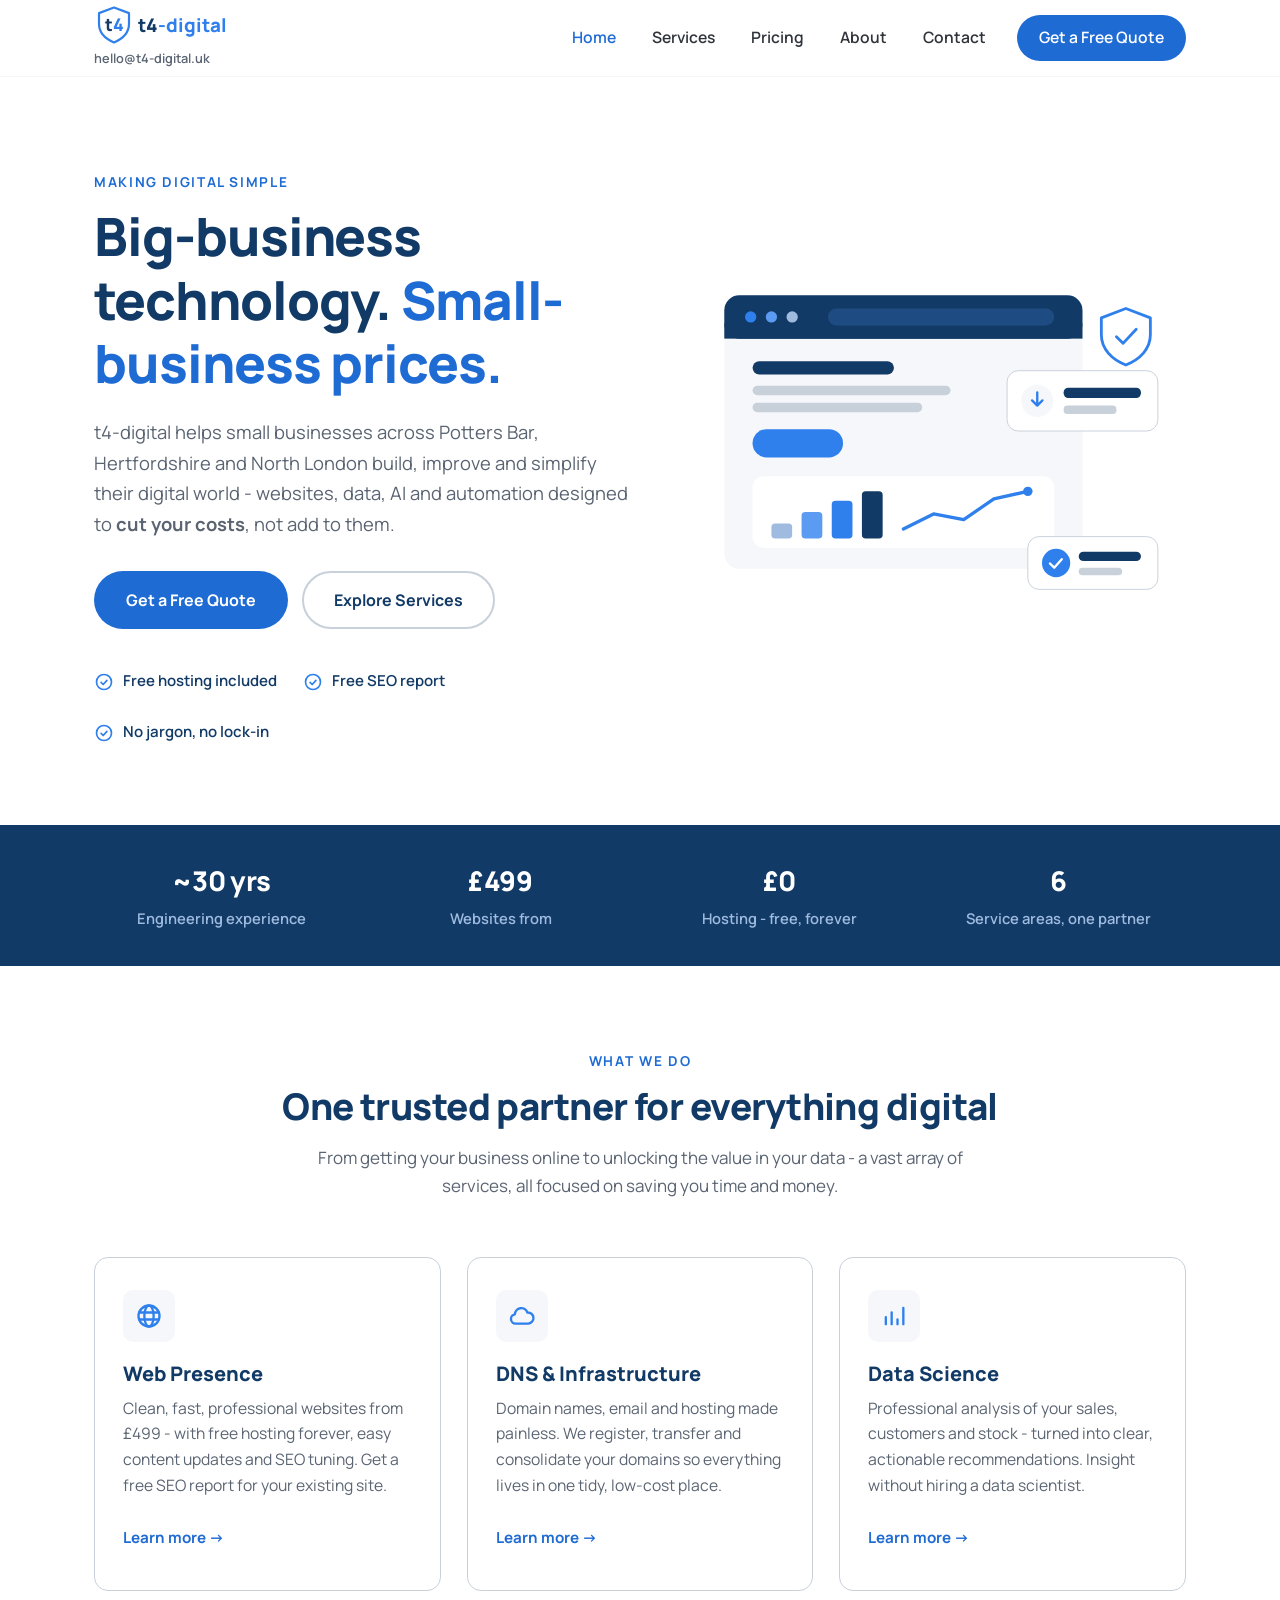
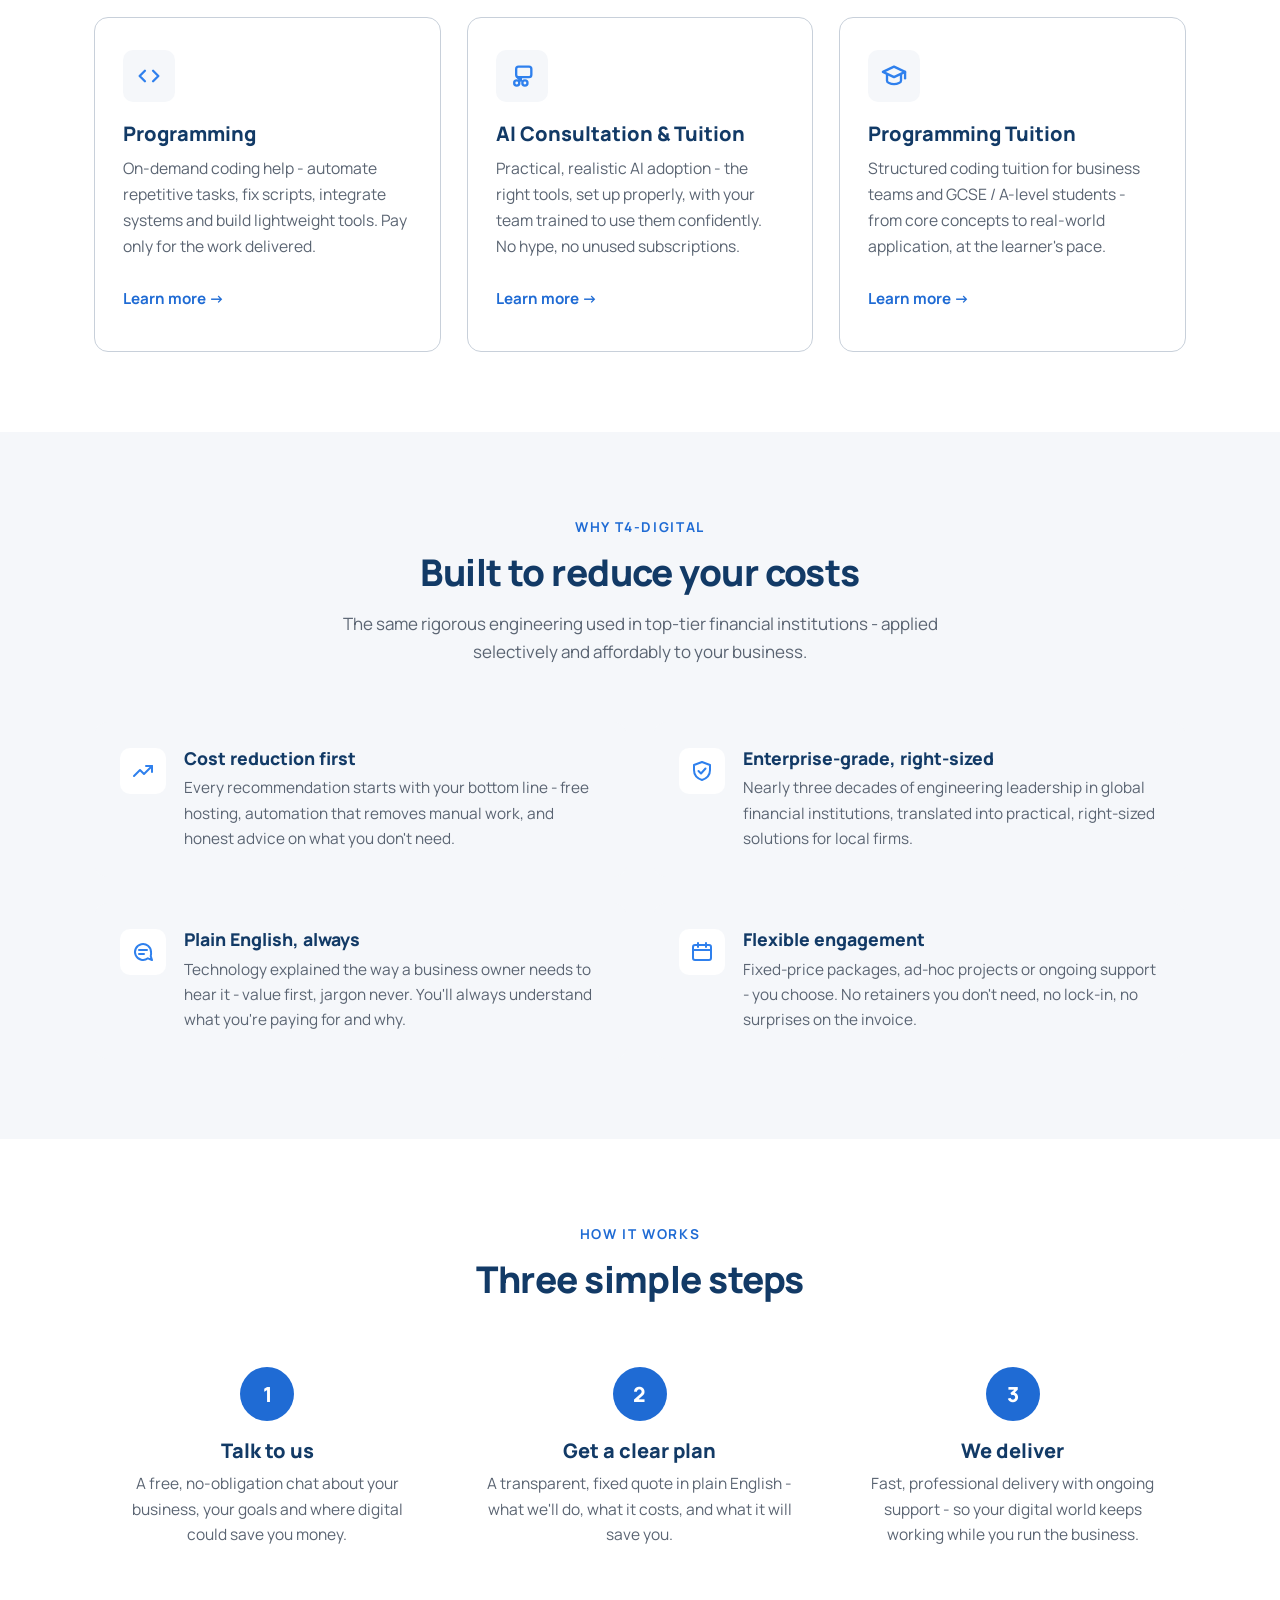
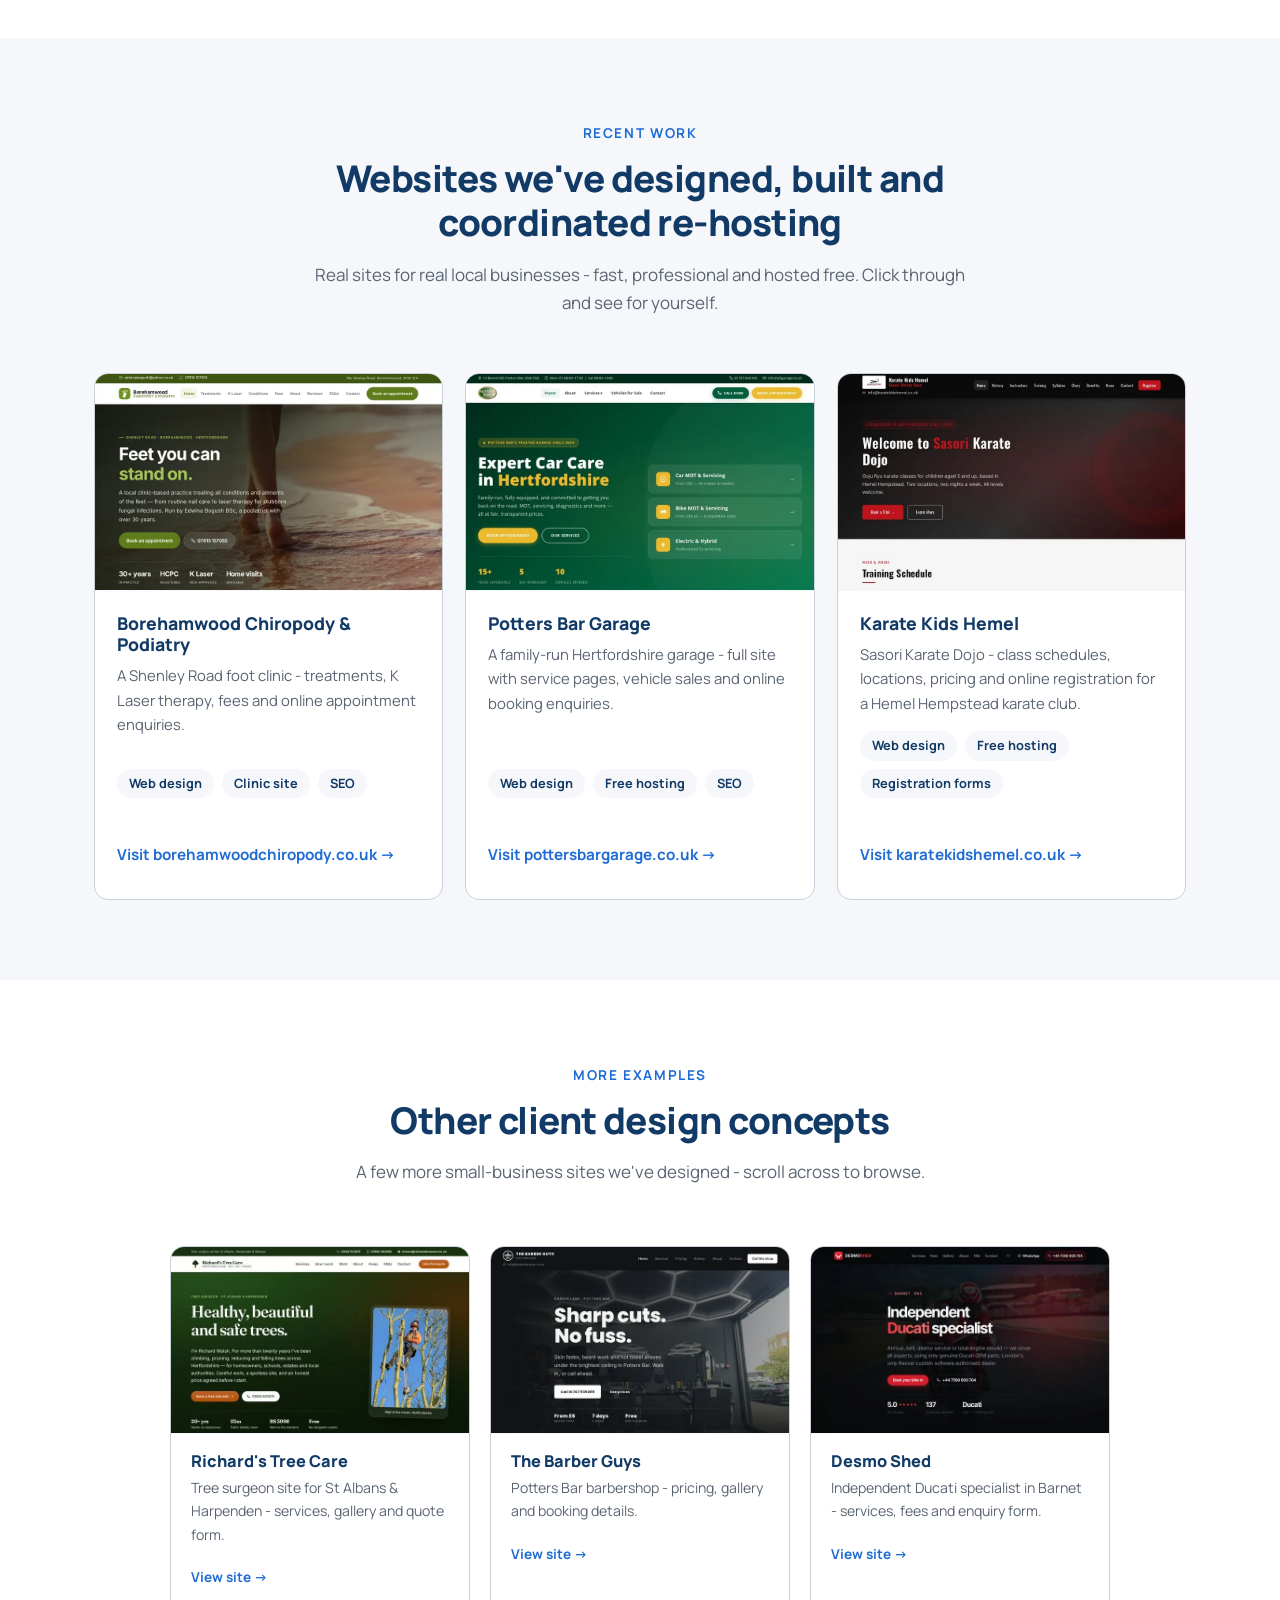
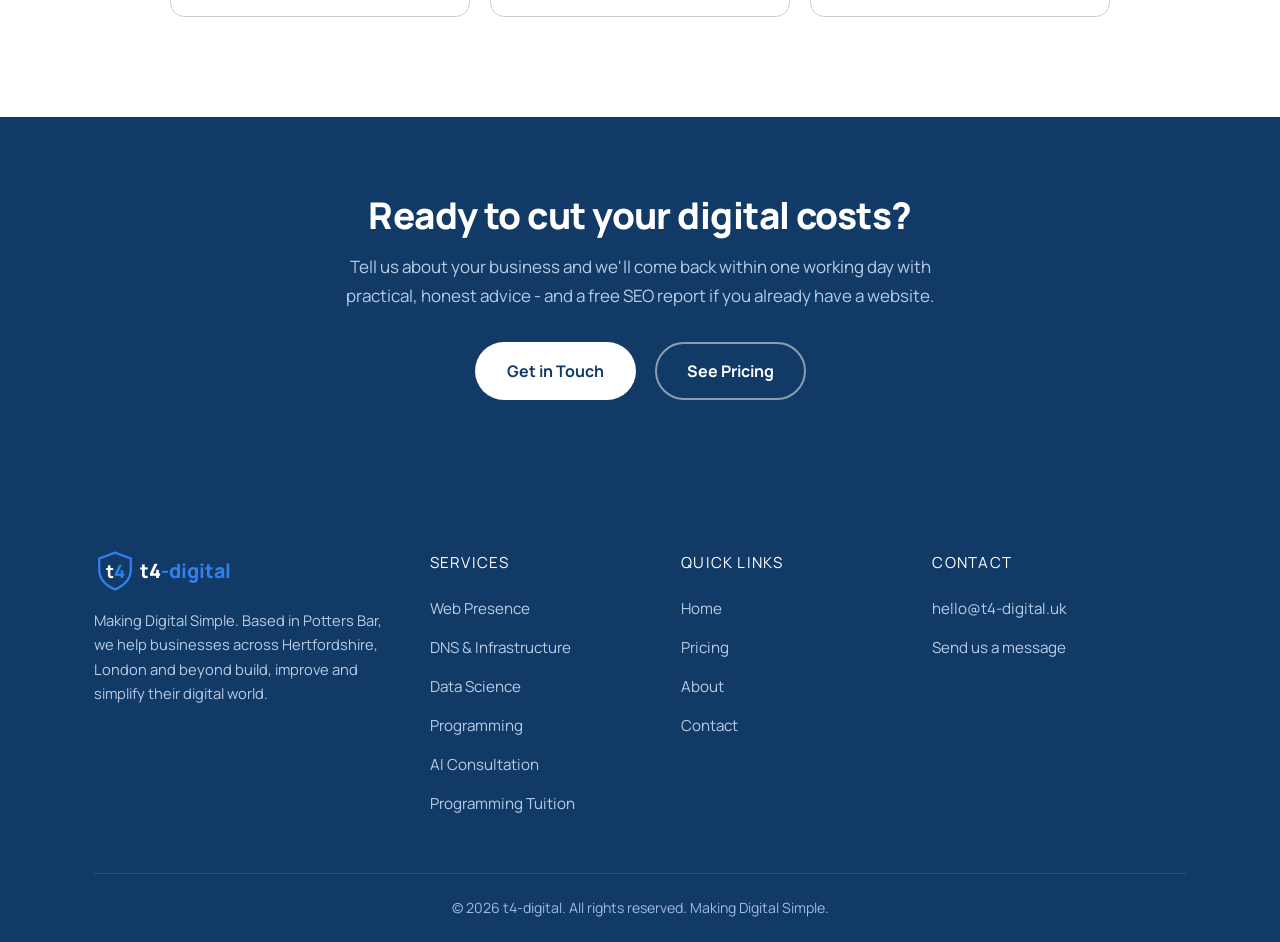
==== commit 4c5fd281: "Replace em dashes with spaced hyphens across site Applies to all HTML pages, js/main.js, css/style.c" ====
--- a/index.html
+++ b/index.html
@@ -3,10 +3,10 @@
 <head>
   <meta charset="UTF-8">
   <meta name="viewport" content="width=device-width, initial-scale=1.0">
-  <title>t4-digital — Web Design &amp; Digital Services in Potters Bar, Hertfordshire &amp; London</title>
+  <title>t4-digital - Web Design &amp; Digital Services in Potters Bar, Hertfordshire &amp; London</title>
   <meta name="description" content="Web design, data science, AI consultation and programming for small businesses in Potters Bar, Hertfordshire and North London. Websites from £499 with free hosting. Making Digital Simple.">
   <link rel="canonical" href="https://t4-digital.uk/">
-  <meta property="og:title" content="t4-digital — Web Design &amp; Digital Services, Potters Bar &amp; Hertfordshire">
+  <meta property="og:title" content="t4-digital - Web Design &amp; Digital Services, Potters Bar &amp; Hertfordshire">
   <meta property="og:description" content="Websites from £499 with free hosting, plus data science, AI and programming for small businesses across Hertfordshire and London.">
   <meta property="og:type" content="website">
   <meta property="og:url" content="https://t4-digital.uk/">
@@ -69,7 +69,7 @@
       <div>
         <span class="kicker">Making Digital Simple</span>
         <h1>Big-business technology. <span>Small-business prices.</span></h1>
-        <p class="hero-sub">t4-digital helps small businesses across Potters Bar, Hertfordshire and North London build, improve and simplify their digital world — websites, data, AI and automation designed to <strong>cut your costs</strong>, not add to them.</p>
+        <p class="hero-sub">t4-digital helps small businesses across Potters Bar, Hertfordshire and North London build, improve and simplify their digital world - websites, data, AI and automation designed to <strong>cut your costs</strong>, not add to them.</p>
         <div class="hero-ctas">
           <a href="contact.html" class="btn btn-primary">Get a Free Quote</a>
           <a href="services.html" class="btn btn-secondary">Explore Services</a>
@@ -132,7 +132,7 @@
     <div class="container stat-grid">
       <div><strong>~30 yrs</strong><span>Engineering experience</span></div>
       <div><strong>£499</strong><span>Websites from</span></div>
-      <div><strong>£0</strong><span>Hosting — free, forever</span></div>
+      <div><strong>£0</strong><span>Hosting - free, forever</span></div>
       <div><strong>6</strong><span>Service areas, one partner</span></div>
     </div>
   </section>
@@ -143,13 +143,13 @@
       <div class="section-head">
         <span class="kicker">What we do</span>
         <h2>One trusted partner for everything digital</h2>
-        <p>From getting your business online to unlocking the value in your data — a vast array of services, all focused on saving you time and money.</p>
+        <p>From getting your business online to unlocking the value in your data - a vast array of services, all focused on saving you time and money.</p>
       </div>
       <div class="card-grid">
         <div class="card reveal">
           <div class="card-icon"><svg viewBox="0 0 24 24" fill="none" stroke-width="2" stroke-linecap="round" stroke-linejoin="round"><circle cx="12" cy="12" r="9"/><ellipse cx="12" cy="12" rx="4" ry="9"/><path d="M3.5 9h17M3.5 15h17"/></svg></div>
           <h3>Web Presence</h3>
-          <p>Clean, fast, professional websites from £499 — with free hosting forever, easy content updates and SEO tuning. Get a free SEO report for your existing site.</p>
+          <p>Clean, fast, professional websites from £499 - with free hosting forever, easy content updates and SEO tuning. Get a free SEO report for your existing site.</p>
           <a class="card-link" href="services.html#web-presence">Learn more →</a>
         </div>
         <div class="card reveal">
@@ -161,25 +161,25 @@
         <div class="card reveal">
           <div class="card-icon"><svg viewBox="0 0 24 24" fill="none" stroke-width="2" stroke-linecap="round" stroke-linejoin="round"><path d="M5 19V13M10 19V9M15 19v-4M20 19V5"/><path d="M3 21h18" opacity="0"/></svg></div>
           <h3>Data Science</h3>
-          <p>Professional analysis of your sales, customers and stock — turned into clear, actionable recommendations. Insight without hiring a data scientist.</p>
+          <p>Professional analysis of your sales, customers and stock - turned into clear, actionable recommendations. Insight without hiring a data scientist.</p>
           <a class="card-link" href="services.html#data-science">Learn more →</a>
         </div>
         <div class="card reveal">
           <div class="card-icon"><svg viewBox="0 0 24 24" fill="none" stroke-width="2" stroke-linecap="round" stroke-linejoin="round"><path d="M8.5 7.5 4 12l4.5 4.5M15.5 7.5 20 12l-4.5 4.5"/></svg></div>
           <h3>Programming</h3>
-          <p>On-demand coding help — automate repetitive tasks, fix scripts, integrate systems and build lightweight tools. Pay only for the work delivered.</p>
+          <p>On-demand coding help - automate repetitive tasks, fix scripts, integrate systems and build lightweight tools. Pay only for the work delivered.</p>
           <a class="card-link" href="services.html#programming">Learn more →</a>
         </div>
         <div class="card reveal">
           <div class="card-icon"><svg viewBox="0 0 24 24" fill="none" stroke-width="2" stroke-linecap="round" stroke-linejoin="round"><rect x="7" y="4" width="13" height="9" rx="2"/><path d="M11 13v3l-3-3"/><circle cx="7.5" cy="18" r="2.2"/><path d="M3.5 22.5c.6-1.8 2.2-2.8 4-2.8s3.4 1 4 2.8" opacity="0"/><circle cx="14.5" cy="18" r="2.2"/></svg></div>
           <h3>AI Consultation &amp; Tuition</h3>
-          <p>Practical, realistic AI adoption — the right tools, set up properly, with your team trained to use them confidently. No hype, no unused subscriptions.</p>
+          <p>Practical, realistic AI adoption - the right tools, set up properly, with your team trained to use them confidently. No hype, no unused subscriptions.</p>
           <a class="card-link" href="services.html#ai-consultation">Learn more →</a>
         </div>
         <div class="card reveal">
           <div class="card-icon"><svg viewBox="0 0 24 24" fill="none" stroke-width="2" stroke-linecap="round" stroke-linejoin="round"><path d="M12 4 2.5 8.5 12 13l9.5-4.5Z"/><path d="M6 10.7V16c0 1.5 2.7 3 6 3s6-1.5 6-3v-5.3"/><path d="M21.5 8.5V14"/></svg></div>
           <h3>Programming Tuition</h3>
-          <p>Structured coding tuition for business teams and GCSE / A-level students — from core concepts to real-world application, at the learner's pace.</p>
+          <p>Structured coding tuition for business teams and GCSE / A-level students - from core concepts to real-world application, at the learner's pace.</p>
           <a class="card-link" href="services.html#tuition">Learn more →</a>
         </div>
       </div>
@@ -192,14 +192,14 @@
       <div class="section-head">
         <span class="kicker">Why t4-digital</span>
         <h2>Built to reduce your costs</h2>
-        <p>The same rigorous engineering used in top-tier financial institutions — applied selectively and affordably to your business.</p>
+        <p>The same rigorous engineering used in top-tier financial institutions - applied selectively and affordably to your business.</p>
       </div>
       <div class="feature-grid">
         <div class="feature reveal">
           <div class="feature-icon"><svg viewBox="0 0 24 24" fill="none" stroke-width="2" stroke-linecap="round" stroke-linejoin="round"><path d="M21 7 13 15l-4-4-6 6"/><path d="M21 13V7h-6"/></svg></div>
           <div>
             <h3>Cost reduction first</h3>
-            <p>Every recommendation starts with your bottom line — free hosting, automation that removes manual work, and honest advice on what you don't need.</p>
+            <p>Every recommendation starts with your bottom line - free hosting, automation that removes manual work, and honest advice on what you don't need.</p>
           </div>
         </div>
         <div class="feature reveal">
@@ -213,14 +213,14 @@
           <div class="feature-icon"><svg viewBox="0 0 24 24" fill="none" stroke-width="2" stroke-linecap="round" stroke-linejoin="round"><path d="M20 12a8 8 0 1 0-3.1 6.3L21 20l-1.3-3.9A8 8 0 0 0 20 12Z"/><path d="M8 10h8M8 14h5"/></svg></div>
           <div>
             <h3>Plain English, always</h3>
-            <p>Technology explained the way a business owner needs to hear it — value first, jargon never. You'll always understand what you're paying for and why.</p>
+            <p>Technology explained the way a business owner needs to hear it - value first, jargon never. You'll always understand what you're paying for and why.</p>
           </div>
         </div>
         <div class="feature reveal">
           <div class="feature-icon"><svg viewBox="0 0 24 24" fill="none" stroke-width="2" stroke-linecap="round" stroke-linejoin="round"><rect x="3" y="5" width="18" height="15" rx="2"/><path d="M8 3v4M16 3v4M3 10h18"/></svg></div>
           <div>
             <h3>Flexible engagement</h3>
-            <p>Fixed-price packages, ad-hoc projects or ongoing support — you choose. No retainers you don't need, no lock-in, no surprises on the invoice.</p>
+            <p>Fixed-price packages, ad-hoc projects or ongoing support - you choose. No retainers you don't need, no lock-in, no surprises on the invoice.</p>
           </div>
         </div>
       </div>
@@ -243,12 +243,12 @@
         <div class="step reveal">
           <div class="step-num">2</div>
           <h3>Get a clear plan</h3>
-          <p>A transparent, fixed quote in plain English — what we'll do, what it costs, and what it will save you.</p>
+          <p>A transparent, fixed quote in plain English - what we'll do, what it costs, and what it will save you.</p>
         </div>
         <div class="step reveal">
           <div class="step-num">3</div>
           <h3>We deliver</h3>
-          <p>Fast, professional delivery with ongoing support — so your digital world keeps working while you run the business.</p>
+          <p>Fast, professional delivery with ongoing support - so your digital world keeps working while you run the business.</p>
         </div>
       </div>
     </div>
@@ -260,14 +260,14 @@
       <div class="section-head">
         <span class="kicker">Recent work</span>
         <h2>Websites we've designed, built and coordinated re-hosting</h2>
-        <p>Real sites for real local businesses — fast, professional and hosted free. Click through and see for yourself.</p>
+        <p>Real sites for real local businesses - fast, professional and hosted free. Click through and see for yourself.</p>
       </div>
       <div class="portfolio-grid">
         <a class="portfolio-card reveal" href="https://www.borehamwoodchiropody.co.uk" target="_blank" rel="noopener">
           <img src="assets/portfolio-chiropody.webp" alt="Borehamwood Chiropody &amp; Podiatry website homepage" loading="lazy" width="880" height="550">
           <div class="portfolio-body">
             <h3>Borehamwood Chiropody &amp; Podiatry</h3>
-            <p>A Shenley Road foot clinic — treatments, K Laser therapy, fees and online appointment enquiries.</p>
+            <p>A Shenley Road foot clinic - treatments, K Laser therapy, fees and online appointment enquiries.</p>
             <div class="portfolio-tags"><span>Web design</span><span>Clinic site</span><span>SEO</span></div>
             <span class="card-link">Visit borehamwoodchiropody.co.uk →</span>
           </div>
@@ -276,7 +276,7 @@
           <img src="assets/portfolio-pbg.webp" alt="Potters Bar Garage website homepage" loading="lazy" width="880" height="550">
           <div class="portfolio-body">
             <h3>Potters Bar Garage</h3>
-            <p>A family-run Hertfordshire garage — full site with service pages, vehicle sales and online booking enquiries.</p>
+            <p>A family-run Hertfordshire garage - full site with service pages, vehicle sales and online booking enquiries.</p>
             <div class="portfolio-tags"><span>Web design</span><span>Free hosting</span><span>SEO</span></div>
             <span class="card-link">Visit pottersbargarage.co.uk →</span>
           </div>
@@ -285,7 +285,7 @@
           <img src="assets/portfolio-kkh.webp" alt="Karate Kids Hemel website homepage" loading="lazy" width="880" height="550">
           <div class="portfolio-body">
             <h3>Karate Kids Hemel</h3>
-            <p>Sasori Karate Dojo — class schedules, locations, pricing and online registration for a Hemel Hempstead karate club.</p>
+            <p>Sasori Karate Dojo - class schedules, locations, pricing and online registration for a Hemel Hempstead karate club.</p>
             <div class="portfolio-tags"><span>Web design</span><span>Free hosting</span><span>Registration forms</span></div>
             <span class="card-link">Visit karatekidshemel.co.uk →</span>
           </div>
@@ -294,13 +294,13 @@
     </div>
   </section>
 
-  <!-- Other client work — mini carousel -->
+  <!-- Other client work - mini carousel -->
   <section id="other-work">
     <div class="container">
       <div class="section-head">
         <span class="kicker">More examples</span>
         <h2>Other client design concepts</h2>
-        <p>A few more small-business sites we've designed — scroll across to browse.</p>
+        <p>A few more small-business sites we've designed - scroll across to browse.</p>
       </div>
       <div class="mini-carousel-wrap">
         <div class="mini-carousel reveal" id="mini-carousel">
@@ -308,7 +308,7 @@
             <img src="assets/mini-treecare.webp" alt="Richard's Tree Care website homepage" loading="lazy" width="640" height="400">
             <div class="mini-card-body">
               <h3>Richard's Tree Care</h3>
-              <p>Tree surgeon site for St Albans &amp; Harpenden — services, gallery and quote form.</p>
+              <p>Tree surgeon site for St Albans &amp; Harpenden - services, gallery and quote form.</p>
               <span class="card-link">View site →</span>
             </div>
           </a>
@@ -316,7 +316,7 @@
             <img src="assets/mini-barberguys.webp" alt="The Barber Guys website homepage" loading="lazy" width="640" height="400">
             <div class="mini-card-body">
               <h3>The Barber Guys</h3>
-              <p>Potters Bar barbershop — pricing, gallery and booking details.</p>
+              <p>Potters Bar barbershop - pricing, gallery and booking details.</p>
               <span class="card-link">View site →</span>
             </div>
           </a>
@@ -324,7 +324,7 @@
             <img src="assets/mini-desmoshed.webp" alt="Desmo Shed website homepage" loading="lazy" width="640" height="400">
             <div class="mini-card-body">
               <h3>Desmo Shed</h3>
-              <p>Independent Ducati specialist in Barnet — services, fees and enquiry form.</p>
+              <p>Independent Ducati specialist in Barnet - services, fees and enquiry form.</p>
               <span class="card-link">View site →</span>
             </div>
           </a>
@@ -345,7 +345,7 @@
   <section class="cta-band">
     <div class="container">
       <h2>Ready to cut your digital costs?</h2>
-      <p>Tell us about your business and we'll come back within one working day with practical, honest advice — and a free SEO report if you already have a website.</p>
+      <p>Tell us about your business and we'll come back within one working day with practical, honest advice - and a free SEO report if you already have a website.</p>
       <a href="contact.html" class="btn btn-light">Get in Touch</a>
       <a href="pricing.html" class="btn btn-outline-light">See Pricing</a>
     </div>
--- a/css/style.css
+++ b/css/style.css
@@ -1,11 +1,11 @@
 /* ============================================================
-   t4-digital — Making Digital Simple
-   Design system: BRAND.md — Navy #123A66, Bright Blue #2F80ED,
+   t4-digital - Making Digital Simple
+   Design system: BRAND.md - Navy #123A66, Bright Blue #2F80ED,
    Charcoal #2F343B, Light Grey #F5F7FA, Mid Grey #C8D0DA
    Flat design, no gradients, no shadows, rounded corners.
    ============================================================ */
 
-/* Self-hosted Manrope (latin subset, variable 200-800) — avoids a render-blocking third-party request */
+/* Self-hosted Manrope (latin subset, variable 200-800) - avoids a render-blocking third-party request */
 @font-face {
   font-family: "Manrope";
   font-style: normal;
@@ -768,7 +768,7 @@
   .card:hover { transform: none; }
 }
 
-/* Mobile: show everything immediately — no hidden content before JS runs (helps LCP/paint metrics) */
+/* Mobile: show everything immediately - no hidden content before JS runs (helps LCP/paint metrics) */
 @media (max-width: 768px) {
   .js .reveal { opacity: 1; transform: none; transition: none; }
 }
